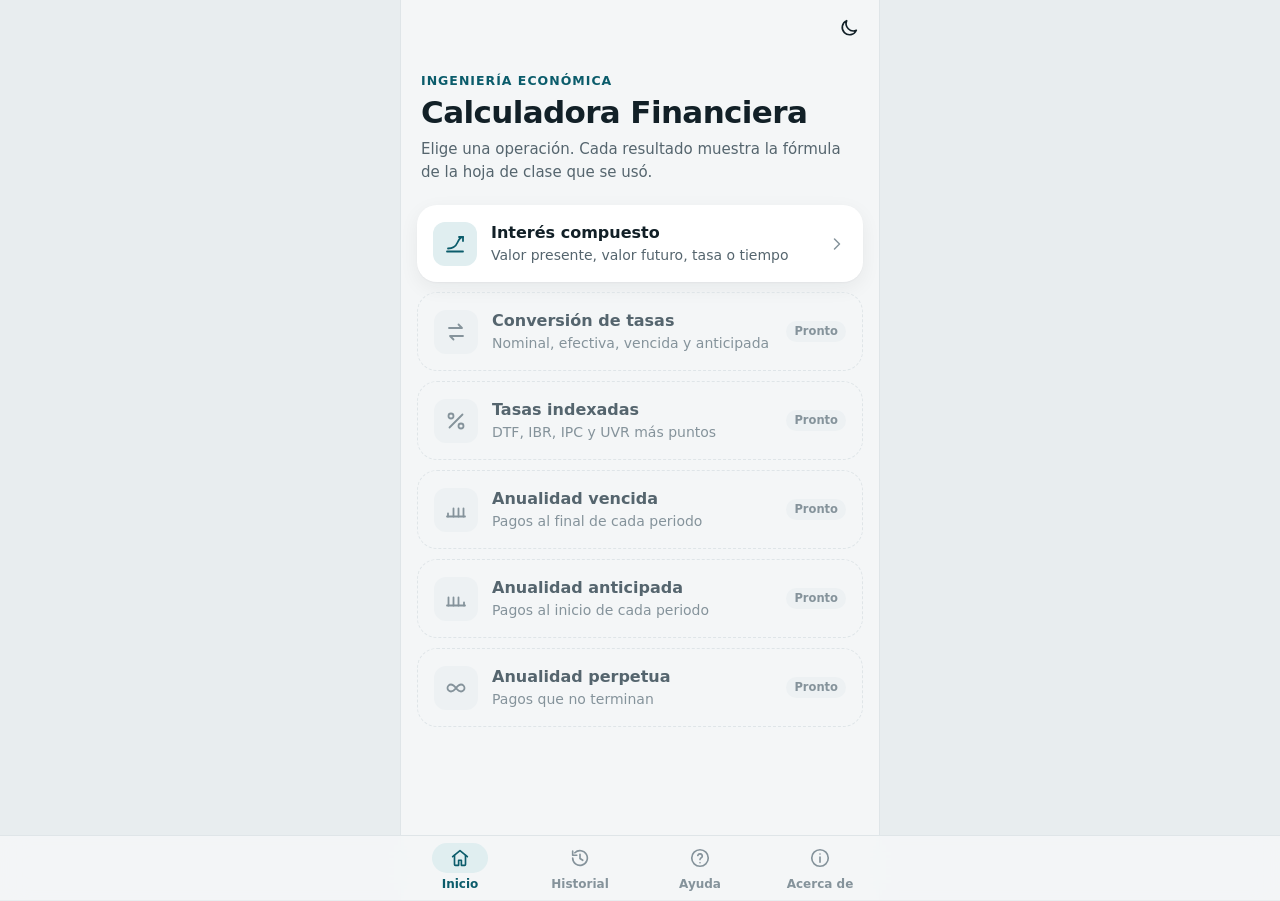
==== index.html @ c4a3d668 "Publica la calculadora financiera (interés compuesto) Primera versión pública de la app, en HTML, CS" ====
<!doctype html>
<html lang="es-CO">
<head>
  <meta charset="utf-8">
  <meta name="viewport" content="width=device-width, initial-scale=1, viewport-fit=cover">
  <meta name="description" content="Calculadora financiera del proyecto de aula de Ingeniería Económica.">
  <meta name="theme-color" content="#f4f6f7">
  <meta name="apple-mobile-web-app-capable" content="yes">
  <meta name="mobile-web-app-capable" content="yes">
  <meta name="apple-mobile-web-app-title" content="Calculadora">
  <title>Calculadora Financiera</title>
  <link rel="icon" href="iconos/icono.svg" type="image/svg+xml">
  <link rel="apple-touch-icon" href="iconos/apple-touch-icon.png">
  <link rel="stylesheet" href="estilos.css">
  <script>
    // Aplica el tema y la preferencia de animaciones antes de pintar, para que no parpadee.
    (() => {
      const raiz = document.documentElement;
      let tema = null;
      let movimiento = "auto";
      try {
        tema = localStorage.getItem("tema");
        movimiento = localStorage.getItem("movimiento") || "auto";
      } catch (e) { /* sin almacenamiento: se usan las preferencias del sistema */ }
      if (tema === "light" || tema === "dark") raiz.dataset.theme = tema;
      // "auto" sigue al sistema; "siempre" y "reducidas" se eligen en "Acerca de".
      const sistemaReduce = matchMedia("(prefers-reduced-motion: reduce)").matches;
      raiz.dataset.movimiento = movimiento === "reducidas" || (movimiento === "auto" && sistemaReduce) ? "reducido" : "completo";
      // App instalable: solo cuando está publicada en internet. Abierta con doble clic (file://),
      // el navegador bloquea el manifiesto y lo muestra como error.
      if (location.protocol === "https:" || location.protocol === "http:") {
        const manifiesto = document.createElement("link");
        manifiesto.rel = "manifest";
        manifiesto.href = "manifest.webmanifest";
        document.head.append(manifiesto);
      }
    })();
  </script>
</head>
<body>
  <!-- Íconos de línea -->
  <svg class="sprite" aria-hidden="true" focusable="false">
    <symbol id="i-atras" viewBox="0 0 24 24"><path d="M15 18l-6-6 6-6"/></symbol>
    <symbol id="i-adelante" viewBox="0 0 24 24"><path d="M9 18l6-6-6-6"/></symbol>
    <symbol id="i-abajo" viewBox="0 0 24 24"><path d="M6 9l6 6 6-6"/></symbol>
    <symbol id="i-luna" viewBox="0 0 24 24"><path d="M20 14.5A8 8 0 0 1 9.5 4a8 8 0 1 0 10.5 10.5z"/></symbol>
    <symbol id="i-sol" viewBox="0 0 24 24"><circle cx="12" cy="12" r="4"/><path d="M12 2.5v2M12 19.5v2M4.6 4.6L6 6M18 18l1.4 1.4M2.5 12h2M19.5 12h2M4.6 19.4L6 18M18 6l1.4-1.4"/></symbol>
    <symbol id="i-inicio" viewBox="0 0 24 24"><path d="M4 10.5L12 4l8 6.5"/><path d="M6 9v10a1 1 0 0 0 1 1h3.5v-5.5h3V20H17a1 1 0 0 0 1-1V9"/></symbol>
    <symbol id="i-ayuda" viewBox="0 0 24 24"><circle cx="12" cy="12" r="9"/><path d="M9.6 9.3a2.5 2.5 0 0 1 4.9.7c0 1.7-2.5 2.2-2.5 3.7"/><path d="M12 17.2h.01"/></symbol>
    <symbol id="i-info" viewBox="0 0 24 24"><circle cx="12" cy="12" r="9"/><path d="M12 11v5.5"/><path d="M12 7.6h.01"/></symbol>
    <symbol id="i-copiar" viewBox="0 0 24 24"><rect x="9" y="9" width="11" height="11" rx="2.5"/><path d="M15 9V6.5A2.5 2.5 0 0 0 12.5 4h-6A2.5 2.5 0 0 0 4 6.5v6A2.5 2.5 0 0 0 6.5 15H9"/></symbol>
    <symbol id="i-listo" viewBox="0 0 24 24"><path d="M5 12.5l4.5 4.5L19 7.5"/></symbol>
    <symbol id="i-repetir" viewBox="0 0 24 24"><path d="M4 12a8 8 0 1 0 2.4-5.7"/><path d="M4 4.5V9h4.5"/></symbol>
    <symbol id="i-reproducir" viewBox="0 0 24 24"><path d="M8 5.5v13l10-6.5z"/></symbol>
    <symbol id="i-flecha" viewBox="0 0 24 24"><path d="M5 12h14M13 6l6 6-6 6"/></symbol>
    <symbol id="i-alerta" viewBox="0 0 24 24"><circle cx="12" cy="12" r="9"/><path d="M12 7.5V13"/><path d="M12 16.5h.01"/></symbol>
    <symbol id="i-flujo" viewBox="0 0 24 24"><path d="M3 12h18"/><path d="M6.5 12v6.5M4.5 16.5l2 2 2-2"/><path d="M17.5 12V5.5M15.5 7.5l2-2 2 2"/></symbol>
    <symbol id="i-barras" viewBox="0 0 24 24"><path d="M4 19.5h16"/><path d="M7.5 16v-3.5M12 16v-6M16.5 16V7"/></symbol>
    <symbol id="i-area" viewBox="0 0 24 24"><path d="M4 19.5h16"/><path d="M5 16c4.5 0 8-1.5 10.5-4.5S18.5 7 19.5 6.5V16z" fill="currentColor" fill-opacity=".2"/></symbol>
    <symbol id="i-compuesto" viewBox="0 0 24 24"><path d="M4 19.5h16"/><path d="M5 16.5c5 0 8-2.5 9.5-6S18 5 20 5"/><path d="M16 5h4v4"/></symbol>
    <symbol id="i-conversion" viewBox="0 0 24 24"><path d="M5 8h13l-3.5-3.5"/><path d="M19 16H6l3.5 3.5"/></symbol>
    <symbol id="i-indexadas" viewBox="0 0 24 24"><path d="M18.5 5.5l-13 13"/><circle cx="7" cy="7" r="2.5"/><circle cx="17" cy="17" r="2.5"/></symbol>
    <symbol id="i-vencida" viewBox="0 0 24 24"><path d="M3 18.5h18"/><path d="M4 15.5v3"/><path d="M9.5 18.5v-8M14.5 18.5v-8M19.5 18.5v-8"/></symbol>
    <symbol id="i-anticipada" viewBox="0 0 24 24"><path d="M3 18.5h18"/><path d="M20 15.5v3"/><path d="M4.5 18.5v-8M9.5 18.5v-8M14.5 18.5v-8"/></symbol>
    <symbol id="i-perpetua" viewBox="0 0 24 24"><path d="M12 12c-1.8-2.3-3.3-3.5-5-3.5a3.5 3.5 0 0 0 0 7c1.7 0 3.2-1.2 5-3.5zm0 0c1.8 2.3 3.3 3.5 5 3.5a3.5 3.5 0 0 0 0-7c-1.7 0-3.2 1.2-5 3.5z"/></symbol>
    <symbol id="i-historial" viewBox="0 0 24 24"><path d="M4 12a8 8 0 1 0 2.4-5.7"/><path d="M4 4.5V9h4.5"/><path d="M12 8v4.5l3 2"/></symbol>
    <symbol id="i-ajustes" viewBox="0 0 24 24"><path d="M4 7.5h9M18 7.5h2M4 16.5h3M11 16.5h9"/><circle cx="15.5" cy="7.5" r="2.5"/><circle cx="8.5" cy="16.5" r="2.5"/></symbol>
    <symbol id="i-instalar" viewBox="0 0 24 24"><path d="M12 4v10.5M7.5 10l4.5 4.5 4.5-4.5"/><path d="M5 15.5V18a2 2 0 0 0 2 2h10a2 2 0 0 0 2-2v-2.5"/></symbol>
    <symbol id="i-cerrar" viewBox="0 0 24 24"><path d="M7 7l10 10M17 7L7 17"/></symbol>
  </svg>

  <div class="app">
    <header class="barra-superior" id="barra-superior">
      <button class="boton-icono" id="volver" type="button" aria-label="Volver al inicio">
        <svg class="icono" width="24" height="24"><use href="#i-atras"/></svg>
      </button>
      <p class="barra-superior__titulo" id="titulo-barra">Calculadora Financiera</p>
      <button class="boton-icono" id="cambiar-tema" type="button" aria-label="Cambiar a modo oscuro">
        <svg class="icono" width="22" height="22"><use id="icono-tema" href="#i-luna"/></svg>
      </button>
    </header>

    <main>
      <!-- ===================== Inicio ===================== -->
      <section class="pantalla" id="pantalla-inicio" aria-labelledby="titulo-inicio">
        <div class="portada" id="portada">
          <p class="antetitulo">Ingeniería Económica</p>
          <h1 class="portada__titulo" id="titulo-inicio" data-titulo-grande>Calculadora Financiera</h1>
          <p class="portada__texto">Elige una operación. Cada resultado muestra la fórmula de la hoja de clase que se usó.</p>
        </div>

        <div class="aviso" id="aviso-movimiento" role="note" hidden>
          <p>Tu equipo tiene desactivados los efectos de animación, así que la app solo muestra fundidos suaves.</p>
          <div class="aviso__acciones">
            <button class="boton boton--chico boton--primario" id="activar-animaciones" type="button">Ver animaciones</button>
            <button class="boton boton--chico" id="descartar-aviso" type="button">Así está bien</button>
          </div>
        </div>

        <div class="aviso" id="aviso-instalar" role="note" hidden>
          <p><strong>Instala la calculadora.</strong> Ábrela desde la pantalla de inicio, como cualquier app, y úsala también sin internet.</p>
          <div class="aviso__acciones">
            <button class="boton boton--chico boton--primario" id="instalar-desde-inicio" type="button">
              <svg class="icono" width="18" height="18" aria-hidden="true"><use href="#i-instalar"/></svg>
              Instalar
            </button>
            <button class="boton boton--chico" id="descartar-instalar" type="button">Ahora no</button>
          </div>
        </div>

        <ul class="modulos" id="modulos">
          <li style="--i: 0">
            <a class="modulo" href="#interes-compuesto">
              <span class="modulo__icono vt-icono-compuesto"><svg class="icono" width="24" height="24"><use href="#i-compuesto"/></svg></span>
              <span class="modulo__texto">
                <span class="modulo__nombre vt-titulo-compuesto">Interés compuesto</span>
                <span class="modulo__desc">Valor presente, valor futuro, tasa o tiempo</span>
              </span>
              <svg class="icono modulo__flecha" width="20" height="20"><use href="#i-adelante"/></svg>
            </a>
          </li>
          <li style="--i: 1">
            <div class="modulo modulo--pronto" aria-disabled="true">
              <span class="modulo__icono"><svg class="icono" width="24" height="24"><use href="#i-conversion"/></svg></span>
              <span class="modulo__texto">
                <span class="modulo__nombre">Conversión de tasas</span>
                <span class="modulo__desc">Nominal, efectiva, vencida y anticipada</span>
              </span>
              <span class="etiqueta">Pronto</span>
            </div>
          </li>
          <li style="--i: 2">
            <div class="modulo modulo--pronto" aria-disabled="true">
              <span class="modulo__icono"><svg class="icono" width="24" height="24"><use href="#i-indexadas"/></svg></span>
              <span class="modulo__texto">
                <span class="modulo__nombre">Tasas indexadas</span>
                <span class="modulo__desc">DTF, IBR, IPC y UVR más puntos</span>
              </span>
              <span class="etiqueta">Pronto</span>
            </div>
          </li>
          <li style="--i: 3">
            <div class="modulo modulo--pronto" aria-disabled="true">
              <span class="modulo__icono"><svg class="icono" width="24" height="24"><use href="#i-vencida"/></svg></span>
              <span class="modulo__texto">
                <span class="modulo__nombre">Anualidad vencida</span>
                <span class="modulo__desc">Pagos al final de cada periodo</span>
              </span>
              <span class="etiqueta">Pronto</span>
            </div>
          </li>
          <li style="--i: 4">
            <div class="modulo modulo--pronto" aria-disabled="true">
              <span class="modulo__icono"><svg class="icono" width="24" height="24"><use href="#i-anticipada"/></svg></span>
              <span class="modulo__texto">
                <span class="modulo__nombre">Anualidad anticipada</span>
                <span class="modulo__desc">Pagos al inicio de cada periodo</span>
              </span>
              <span class="etiqueta">Pronto</span>
            </div>
          </li>
          <li style="--i: 5">
            <div class="modulo modulo--pronto" aria-disabled="true">
              <span class="modulo__icono"><svg class="icono" width="24" height="24"><use href="#i-perpetua"/></svg></span>
              <span class="modulo__texto">
                <span class="modulo__nombre">Anualidad perpetua</span>
                <span class="modulo__desc">Pagos que no terminan</span>
              </span>
              <span class="etiqueta">Pronto</span>
            </div>
          </li>
        </ul>
      </section>

      <!-- ===================== Interés compuesto ===================== -->
      <section class="pantalla" id="pantalla-interes-compuesto" aria-labelledby="titulo-compuesto" hidden>
        <div class="encabezado">
          <span class="encabezado__icono vt-icono-compuesto" aria-hidden="true"><svg class="icono" width="26" height="26"><use href="#i-compuesto"/></svg></span>
          <h1 class="encabezado__titulo vt-titulo-compuesto" id="titulo-compuesto" data-titulo-grande>Interés compuesto</h1>
          <p class="encabezado__texto">Relaciona un valor de hoy con uno futuro, ganando interés sobre los intereses.</p>
        </div>

        <form id="form-compuesto" novalidate autocomplete="off">
          <fieldset class="bloque">
            <legend class="bloque__titulo">¿Qué quieres calcular?</legend>
            <div class="segmentado" data-segmentado style="--opciones: 4">
              <span class="segmentado__indicador" aria-hidden="true"></span>
              <label class="segmentado__opcion segmentado__opcion--doble">
                <input type="radio" name="incognita" value="F" checked>
                <span class="segmentado__simbolo">F</span>
                <span class="segmentado__texto">Futuro</span>
              </label>
              <label class="segmentado__opcion segmentado__opcion--doble">
                <input type="radio" name="incognita" value="P">
                <span class="segmentado__simbolo">P</span>
                <span class="segmentado__texto">Presente</span>
              </label>
              <label class="segmentado__opcion segmentado__opcion--doble">
                <input type="radio" name="incognita" value="i">
                <span class="segmentado__simbolo">i</span>
                <span class="segmentado__texto">Tasa</span>
              </label>
              <label class="segmentado__opcion segmentado__opcion--doble">
                <input type="radio" name="incognita" value="n">
                <span class="segmentado__simbolo">n</span>
                <span class="segmentado__texto">Tiempo</span>
              </label>
            </div>
            <button class="enlace" id="cargar-ejemplo" type="button">Cargar un ejemplo</button>
          </fieldset>

          <!-- Valor presente -->
          <div class="plegable" data-campo="P">
            <div class="plegable__interior">
              <div class="campo" id="campo-P">
                <label class="campo__etiqueta" for="entrada-P">Valor presente <span class="campo__simbolo">(P)</span></label>
                <div class="entrada">
                  <span class="entrada__adorno" aria-hidden="true">$</span>
                  <input id="entrada-P" type="text" inputmode="decimal" enterkeyhint="next" placeholder="10000000" aria-describedby="ayuda-P leido-P error-P">
                </div>
                <p class="campo__ayuda" id="ayuda-P">Dinero que tienes o inviertes hoy.</p>
                <p class="campo__leido" id="leido-P"></p>
                <p class="campo__error" id="error-P" aria-live="polite"></p>
              </div>
            </div>
          </div>

          <!-- Valor futuro -->
          <div class="plegable" data-campo="F">
            <div class="plegable__interior">
              <div class="campo" id="campo-F">
                <label class="campo__etiqueta" for="entrada-F">Valor futuro <span class="campo__simbolo">(F)</span></label>
                <div class="entrada">
                  <span class="entrada__adorno" aria-hidden="true">$</span>
                  <input id="entrada-F" type="text" inputmode="decimal" enterkeyhint="next" placeholder="15000000" aria-describedby="ayuda-F leido-F error-F">
                </div>
                <p class="campo__ayuda" id="ayuda-F">Dinero que tendrás o quieres tener al final del plazo.</p>
                <p class="campo__leido" id="leido-F"></p>
                <p class="campo__error" id="error-F" aria-live="polite"></p>
              </div>
            </div>
          </div>

          <!-- Tasa -->
          <div class="plegable" data-campo="tasa">
            <div class="plegable__interior">
              <div class="campo" id="campo-tasa">
                <label class="campo__etiqueta" for="entrada-tasa">Tasa de interés <span class="campo__simbolo">(i)</span></label>
                <div class="entrada">
                  <input id="entrada-tasa" type="text" inputmode="decimal" enterkeyhint="next" placeholder="1,5" aria-describedby="traduccion-tasa error-tasa">
                  <span class="entrada__adorno" aria-hidden="true">%</span>
                </div>

                <div class="opciones-tasa">
                  <div class="opciones-tasa__tipo">
                    <p class="control__etiqueta" id="etiqueta-tipo">Tipo</p>
                    <div class="segmentado segmentado--compacto" data-segmentado style="--opciones: 2" role="radiogroup" aria-labelledby="etiqueta-tipo">
                      <span class="segmentado__indicador" aria-hidden="true"></span>
                      <label class="segmentado__opcion"><input type="radio" name="tipo-tasa" value="efectiva" checked>Efectiva</label>
                      <label class="segmentado__opcion"><input type="radio" name="tipo-tasa" value="nominal">Nominal anual</label>
                    </div>
                  </div>
                  <div>
                    <label class="control__etiqueta" for="periodo-tasa" id="etiqueta-periodo">Periodo de la tasa</label>
                    <div class="selector">
                      <select id="periodo-tasa">
                        <option value="12" selected>Mensual</option>
                        <option value="6">Bimestral</option>
                        <option value="4">Trimestral</option>
                        <option value="3">Cuatrimestral</option>
                        <option value="2">Semestral</option>
                        <option value="1">Anual</option>
                      </select>
                      <svg class="icono selector__flecha" width="18" height="18" aria-hidden="true"><use href="#i-abajo"/></svg>
                    </div>
                  </div>
                  <div>
                    <p class="control__etiqueta" id="etiqueta-modalidad">Modalidad</p>
                    <div class="segmentado segmentado--compacto" data-segmentado style="--opciones: 2" role="radiogroup" aria-labelledby="etiqueta-modalidad">
                      <span class="segmentado__indicador" aria-hidden="true"></span>
                      <label class="segmentado__opcion"><input type="radio" name="modalidad-tasa" value="vencida" checked>Vencida</label>
                      <label class="segmentado__opcion"><input type="radio" name="modalidad-tasa" value="anticipada">Anticipada</label>
                    </div>
                  </div>
                </div>

                <p class="campo__traduccion" id="traduccion-tasa">
                  <svg class="icono" width="18" height="18" aria-hidden="true"><use href="#i-flecha"/></svg>
                  <span id="traduccion-texto"></span>
                </p>
                <p class="campo__error" id="error-tasa" aria-live="polite"></p>
              </div>
            </div>
          </div>

          <!-- Tiempo -->
          <div class="campo" id="campo-tiempo">
            <label class="campo__etiqueta" for="entrada-tiempo" id="etiqueta-tiempo">Tiempo <span class="campo__simbolo">(n)</span></label>
            <div class="fila-tiempo" id="fila-tiempo">
              <div class="entrada" id="caja-tiempo">
                <input id="entrada-tiempo" type="text" inputmode="decimal" enterkeyhint="done" placeholder="24" aria-describedby="ayuda-tiempo error-tiempo">
              </div>
              <div class="selector">
                <select id="unidad-tiempo" aria-label="Unidad del tiempo">
                  <option value="12" selected>Meses</option>
                  <option value="6">Bimestres</option>
                  <option value="4">Trimestres</option>
                  <option value="3">Cuatrimestres</option>
                  <option value="2">Semestres</option>
                  <option value="1">Años</option>
                </select>
                <svg class="icono selector__flecha" width="18" height="18" aria-hidden="true"><use href="#i-abajo"/></svg>
              </div>
            </div>
            <p class="campo__ayuda" id="ayuda-tiempo">La tasa se convierte a esta unidad antes de calcular.</p>
            <p class="campo__error" id="error-tiempo" aria-live="polite"></p>
          </div>

          <p class="error-general" id="error-general" role="alert" hidden></p>

          <div class="acciones">
            <button class="boton boton--secundario" id="limpiar" type="button">Limpiar</button>
            <button class="boton boton--primario" type="submit">Calcular</button>
          </div>
        </form>

        <!-- Resultado -->
        <section class="resultado" id="resultado" aria-labelledby="resultado-etiqueta" hidden>
          <p class="resultado__aviso" id="resultado-aviso" hidden>
            <svg class="icono" width="18" height="18" aria-hidden="true"><use href="#i-info"/></svg>
            Cambiaste los datos. Toca Calcular para actualizar el resultado.
          </p>

          <div class="tarjeta tarjeta--resultado">
            <p class="resultado__etiqueta" id="resultado-etiqueta"></p>
            <p class="resultado__valor" id="resultado-valor"></p>
            <p class="resultado__momento" id="resultado-momento"></p>
            <dl class="resultado__datos" id="resultado-extras"></dl>
            <p class="resultado__interpretacion" id="resultado-interpretacion"></p>
            <div class="resultado__acciones">
              <button class="boton boton--chico" id="nuevo-calculo" type="button">Nuevo cálculo</button>
              <button class="boton boton--chico" id="copiar-resultado" type="button">
                <svg class="icono" width="18" height="18" aria-hidden="true"><use id="icono-copiar" href="#i-copiar"/></svg>
                <span id="texto-copiar">Copiar resultado</span>
              </button>
            </div>
          </div>

          <div class="tarjeta grafico" id="tarjeta-grafico">
            <div class="grafico__encabezado">
              <div class="grafico__fila">
                <p class="grafico__titulo" id="titulo-grafico">Flujo de caja</p>
                <div class="segmentado segmentado--mini" data-segmentado style="--opciones: 3" role="radiogroup" aria-label="Tipo de gráfico">
                  <span class="segmentado__indicador" aria-hidden="true"></span>
                  <label class="segmentado__opcion"><input type="radio" name="tipo-grafico" value="flujo" checked><svg class="icono" width="16" height="16" aria-hidden="true"><use href="#i-flujo"/></svg>Flujo</label>
                  <label class="segmentado__opcion"><input type="radio" name="tipo-grafico" value="barras"><svg class="icono" width="16" height="16" aria-hidden="true"><use href="#i-barras"/></svg>Barras</label>
                  <label class="segmentado__opcion"><input type="radio" name="tipo-grafico" value="area"><svg class="icono" width="16" height="16" aria-hidden="true"><use href="#i-area"/></svg>Área</label>
                </div>
              </div>
              <p class="grafico__lectura" id="grafico-lectura"></p>
            </div>
            <canvas class="grafico__lienzo" id="grafico-compuesto" role="img" tabindex="0"></canvas>
            <div class="grafico__leyenda" id="leyenda-flujo">
              <span class="leyenda-flecha leyenda-flecha--sale">Sale dinero (inversión)</span>
              <span class="leyenda-flecha leyenda-flecha--entra">Entra dinero</span>
              <span class="leyenda-flecha leyenda-flecha--interes">Interés compuesto</span>
            </div>
            <div class="grafico__leyenda" id="leyenda-crecimiento" hidden>
              <span class="leyenda">Capital</span>
              <span class="leyenda leyenda--interes">Intereses</span>
              <span class="leyenda leyenda--meta" id="leyenda-meta" hidden>Meta</span>
            </div>
            <p class="grafico__pista" id="grafico-pista">Desliza el dedo sobre la línea de tiempo para ver cuánto vale ese dinero en cada periodo.</p>

            <div class="grafico__acciones" id="grafico-acciones">
              <button class="boton-icono" id="repetir-grafico" type="button" aria-label="Repetir la animación" title="Repetir la animación">
                <svg class="icono" width="20" height="20" aria-hidden="true"><use href="#i-repetir"/></svg>
              </button>
              <div class="grafico__botones">
                <button class="boton boton--suave" id="abrir-ysi" type="button" aria-controls="ysi">
                  <svg class="icono" width="18" height="18" aria-hidden="true"><use href="#i-ajustes"/></svg>
                  ¿Y si…?
                </button>
                <button class="boton boton--suave" id="abrir-explicame" type="button" aria-controls="explicame">
                  <svg class="icono" width="18" height="18" aria-hidden="true"><use href="#i-reproducir"/></svg>
                  Explícame
                </button>
              </div>
            </div>

            <!-- ¿Y si…?: mover la tasa o el tiempo y ver el resultado cambiar en vivo -->
            <div class="ysi" id="ysi" hidden>
              <div class="ysi__cabeza">
                <p class="ysi__titulo">¿Y si…?</p>
                <div class="segmentado segmentado--mini" id="ysi-opciones" data-segmentado style="--opciones: 2" role="radiogroup" aria-label="Qué cambiar">
                  <span class="segmentado__indicador" aria-hidden="true"></span>
                  <label class="segmentado__opcion"><input type="radio" name="ysi-variable" value="tasa" checked>Tasa</label>
                  <label class="segmentado__opcion"><input type="radio" name="ysi-variable" value="tiempo">Tiempo</label>
                </div>
              </div>
              <div class="ysi__fila">
                <label class="ysi__nombre" for="ysi-deslizador" id="ysi-nombre">Tasa</label>
                <output class="ysi__valor" id="ysi-valor" for="ysi-deslizador"></output>
              </div>
              <div class="deslizador">
                <input type="range" id="ysi-deslizador" min="0" max="100" step="1" value="0" aria-describedby="ysi-efecto">
                <span class="deslizador__marca" aria-hidden="true"></span>
              </div>
              <div class="ysi__limites" aria-hidden="true">
                <span id="ysi-minimo"></span>
                <span class="ysi__original">tu cálculo</span>
                <span id="ysi-maximo"></span>
              </div>
              <div class="ysi__comparacion" id="ysi-comparacion" aria-hidden="true"></div>
              <p class="ysi__efecto" id="ysi-efecto"></p>
              <p class="ysi__doble" id="ysi-doble"></p>
              <div class="ysi__acciones">
                <button class="boton boton--chico" id="ysi-volver" type="button">Volver a mi cálculo</button>
                <button class="boton boton--chico boton--primario" id="ysi-listo" type="button">Listo</button>
              </div>
            </div>

            <div class="explicame" id="explicame" hidden>
              <div class="explicame__cabeza">
                <p class="explicame__contador" id="explicame-contador"></p>
                <button class="boton-voz" id="explicame-voz" type="button" aria-pressed="false" hidden>
                  <svg class="icono boton-voz__icono" width="18" height="18" viewBox="0 0 24 24" aria-hidden="true">
                    <path d="M4 9.5h3.2L12 5.6v12.8l-4.8-3.9H4z"/>
                    <path class="boton-voz__onda" d="M15.5 9.2a4 4 0 0 1 0 5.6"/>
                    <path class="boton-voz__onda boton-voz__onda--lejos" d="M18.2 6.6a7.6 7.6 0 0 1 0 10.8"/>
                  </svg>
                  <span id="explicame-voz-texto">Escuchar</span>
                </button>
              </div>
              <div class="explicame__cuerpo" id="explicame-cuerpo" aria-live="polite">
                <p class="explicame__texto" id="explicame-texto"></p>
                <p class="explicame__formula formula" id="explicame-formula" hidden></p>
              </div>
              <div class="explicame__puntos" id="explicame-puntos" aria-hidden="true"></div>
              <div class="explicame__controles">
                <button class="boton boton--chico" id="explicame-anterior" type="button">Anterior</button>
                <button class="boton boton--chico boton--primario" id="explicame-siguiente" type="button">Siguiente</button>
              </div>
              <button class="boton-texto explicame__cerrar" id="explicame-cerrar" type="button">Cerrar la explicación</button>
            </div>
          </div>

          <div class="tarjeta detalle">
            <button class="detalle__boton" id="detalle-boton" type="button" aria-expanded="false" aria-controls="detalle-contenido">
              ¿Cómo se calculó?
              <svg class="icono" width="20" height="20" aria-hidden="true"><use href="#i-abajo"/></svg>
            </button>
            <div class="plegable plegable--cerrado" id="detalle-plegable">
              <div class="plegable__interior" id="detalle-contenido" inert>
                <ol class="pasos" id="detalle-pasos"></ol>
              </div>
            </div>
          </div>
        </section>
      </section>

      <!-- ===================== Historial ===================== -->
      <section class="pantalla" id="pantalla-historial" aria-labelledby="titulo-historial" hidden>
        <div class="encabezado">
          <h1 class="encabezado__titulo" id="titulo-historial" data-titulo-grande>Historial</h1>
          <p class="encabezado__texto">Tus últimos cálculos en este dispositivo. Toca uno para volver a verlo.</p>
        </div>

        <ul class="historial" id="historial-lista"></ul>

        <div class="vacio" id="historial-vacio" hidden>
          <span class="vacio__icono" aria-hidden="true"><svg class="icono" width="26" height="26"><use href="#i-historial"/></svg></span>
          <p class="vacio__titulo">Aún no hay cálculos</p>
          <p class="vacio__texto">Cada resultado que calcules quedará aquí para volver a verlo con un toque.</p>
          <a class="boton boton--chico boton--primario" href="#interes-compuesto">Ir a interés compuesto</a>
        </div>

        <button class="boton-texto historial__borrar" id="historial-borrar" type="button" hidden>Borrar el historial</button>
      </section>

      <!-- ===================== Ayuda ===================== -->
      <section class="pantalla" id="pantalla-ayuda" aria-labelledby="titulo-ayuda" hidden>
        <div class="encabezado">
          <h1 class="encabezado__titulo" id="titulo-ayuda" data-titulo-grande>Ayuda</h1>
          <p class="encabezado__texto">Cómo usar la calculadora y qué significa cada término.</p>
        </div>

        <article class="tarjeta texto">
          <h2>Interés compuesto</h2>
          <p><strong>Cuándo usarlo:</strong> cuando un valor de hoy y uno futuro se relacionan con una tasa que capitaliza, como una inversión, un CDT o una deuda sin cuotas.</p>
          <p><strong>Qué datos necesitas:</strong> tres de estos cuatro: valor presente (P), valor futuro (F), tasa (i) y tiempo (n). La app calcula el que falta.</p>
        </article>

        <article class="tarjeta texto">
          <h2>Cómo escribir los números</h2>
          <ul>
            <li>Sin puntos de miles: <span class="ejemplo">1500000,50</span></li>
            <li>Coma o punto para los decimales: <span class="ejemplo">1,5</span> o <span class="ejemplo">1.5</span></li>
            <li>Debajo de cada valor en pesos verás cómo lo leyó la app.</li>
          </ul>
        </article>

        <article class="tarjeta texto">
          <h2>La tasa y el tiempo</h2>
          <p>Indica cómo está expresada la tasa: efectiva o nominal anual, su periodo y si es vencida o anticipada. Antes de calcular, la app la convierte a la unidad del tiempo y te muestra la conversión con su número de fórmula.</p>
        </article>

        <article class="tarjeta texto">
          <h2>Debajo del gráfico</h2>
          <ul>
            <li><strong>Explícame:</strong> recorre el resultado paso a paso. Con <strong>Escuchar</strong>, la app te lo explica en voz alta y avanza sola.</li>
            <li><strong>¿Y si…?:</strong> mueve la tasa o el tiempo y mira cómo cambian el resultado y el gráfico. Compara con tu cálculo para ver el efecto exponencial.</li>
            <li><strong>Historial:</strong> tus últimos cálculos quedan guardados en este dispositivo; toca uno para volver a verlo.</li>
          </ul>
        </article>

        <h2 class="titulo-seccion">Glosario</h2>
        <dl class="glosario">
          <div class="glosario__item"><dt>Tasa efectiva</dt><dd>Interés que realmente se gana en un periodo. Ej.: 1,5 % efectiva mensual.</dd></div>
          <div class="glosario__item"><dt>Efectiva anual (EA)</dt><dd>Rendimiento total de un año, con los intereses ya capitalizados.</dd></div>
          <div class="glosario__item"><dt>Tasa nominal anual</dt><dd>Tasa anual que se reparte entre los periodos de capitalización. Ej.: 18 % nominal anual mes vencido = 1,5 % mensual.</dd></div>
          <div class="glosario__item"><dt>Tasa periódica</dt><dd>Tasa de un solo periodo: mensual, trimestral, semestral…</dd></div>
          <div class="glosario__item"><dt>Vencida</dt><dd>El interés se liquida al final del periodo.</dd></div>
          <div class="glosario__item"><dt>Anticipada</dt><dd>El interés se cobra al inicio del periodo.</dd></div>
          <div class="glosario__item"><dt>Capitalización</dt><dd>Sumar los intereses al capital para que también ganen interés.</dd></div>
        </dl>
        <p class="nota">La ayuda de los demás módulos se agregará cuando estén listos.</p>
      </section>

      <!-- ===================== Acerca de ===================== -->
      <section class="pantalla" id="pantalla-acerca" aria-labelledby="titulo-acerca" hidden>
        <div class="encabezado">
          <h1 class="encabezado__titulo" id="titulo-acerca" data-titulo-grande>Acerca de</h1>
        </div>

        <article class="tarjeta texto">
          <p class="antetitulo">Proyecto de aula</p>
          <h2>Ingeniería Económica</h2>
          <p>Calculadora financiera para resolver y validar las operaciones del curso. Las fórmulas siguen la hoja de fórmulas de clase y cada resultado indica el número de la fórmula usada.</p>
        </article>

        <article class="tarjeta texto">
          <h2 id="titulo-animaciones">Animaciones</h2>
          <div class="segmentado segmentado--compacto" data-segmentado style="--opciones: 3" role="radiogroup" aria-labelledby="titulo-animaciones">
            <span class="segmentado__indicador" aria-hidden="true"></span>
            <label class="segmentado__opcion"><input type="radio" name="movimiento" value="auto" checked>Automáticas</label>
            <label class="segmentado__opcion"><input type="radio" name="movimiento" value="siempre">Siempre</label>
            <label class="segmentado__opcion"><input type="radio" name="movimiento" value="reducidas">Reducidas</label>
          </div>
          <p class="nota-movimiento" id="nota-movimiento" hidden>Tu equipo pide reducir el movimiento, así que en modo automático la app usa solo fundidos. Elige <strong>Siempre</strong> para ver todas las animaciones.</p>
        </article>

        <article class="tarjeta texto" id="tarjeta-instalar">
          <h2>App en tu celular</h2>
          <p id="instalar-estado">Cuando la app esté publicada en internet, podrás instalarla y usarla sin conexión.</p>
          <p class="instalar__listo" id="instalar-sin-internet" hidden>
            <svg class="icono" width="18" height="18" aria-hidden="true"><use href="#i-listo"/></svg>
            Lista para usar sin internet.
          </p>
          <button class="boton boton--chico boton--primario" id="instalar" type="button" hidden>
            <svg class="icono" width="18" height="18" aria-hidden="true"><use href="#i-instalar"/></svg>
            Instalar la app
          </button>
        </article>

        <article class="tarjeta texto">
          <h2>Integrantes</h2>
          <p class="nota">Agrega aquí los nombres del grupo.</p>
        </article>

        <article class="tarjeta texto">
          <h2>Estado</h2>
          <p>Versión 0.3: módulo de interés compuesto, con explicación en voz alta, "¿Y si…?", historial y app instalable que funciona sin internet. Los demás módulos están en construcción.</p>
          <a class="boton boton--chico" href="pruebas.html">Ver las pruebas de cálculo</a>
        </article>
      </section>
    </main>

    <nav class="barra-inferior" aria-label="Navegación principal">
      <div class="barra-inferior__contenido">
        <a class="nav__item" href="#inicio" data-nav="inicio">
          <span class="nav__icono"><span class="nav__fondo" aria-hidden="true"></span><svg class="icono" width="22" height="22"><use href="#i-inicio"/></svg></span>
          Inicio
        </a>
        <a class="nav__item" href="#historial" data-nav="historial">
          <span class="nav__icono"><span class="nav__fondo" aria-hidden="true"></span><svg class="icono" width="22" height="22"><use href="#i-historial"/></svg></span>
          Historial
        </a>
        <a class="nav__item" href="#ayuda" data-nav="ayuda">
          <span class="nav__icono"><span class="nav__fondo" aria-hidden="true"></span><svg class="icono" width="22" height="22"><use href="#i-ayuda"/></svg></span>
          Ayuda
        </a>
        <a class="nav__item" href="#acerca" data-nav="acerca">
          <span class="nav__icono"><span class="nav__fondo" aria-hidden="true"></span><svg class="icono" width="22" height="22"><use href="#i-info"/></svg></span>
          Acerca de
        </a>
      </div>
    </nav>
  </div>

  <div class="aviso-flotante" id="aviso-flotante" role="status" hidden>
    <span id="aviso-flotante-texto"></span>
    <button class="aviso-flotante__accion" id="aviso-flotante-accion" type="button" hidden></button>
  </div>

  <p class="solo-lector" id="anuncio" aria-live="polite"></p>

  <script src="finanzas.js"></script>
  <script src="animaciones.js"></script>
  <script src="voz.js"></script>
  <script src="app.js"></script>
</body>
</html>
---- estilos.css ----
/* estilos.css · Calculadora financiera
 * Diseño primero para celular, minimalista. Los colores son variables para que el
 * modo claro y el oscuro compartan los mismos estilos. Movimiento según
 * docs/09-animaciones.md.
 */

/* ===================== Variables ===================== */

:root {
  color-scheme: light;
  --fondo: #f4f6f7;
  --fondo-escritorio: #e8edef;
  --superficie: #ffffff;
  --superficie-2: #edf1f3;
  --borde: #dfe5e8;
  --texto: #122027;
  --texto-2: #55656e;
  --texto-3: #85939b;
  --primario: #0b5c6b;
  --primario-fuerte: #063f4a;
  --primario-suave: #e0eef0;
  --sobre-primario: #ffffff;
  --interes-suave: #f7ead3;
  --error: #c0392b;
  --error-suave: #fbeceb;
  --exito: #2f855a;
  /* Gráfico: colores validados (contraste y daltonismo) con el script de la guía de visualización */
  --grafico-capital: #00869e;
  --grafico-interes: #b5761a;
  --vidrio: rgb(244 246 247 / 0.94);
  --sombra: 0 1px 2px rgb(18 32 39 / 0.04), 0 6px 20px rgb(18 32 39 / 0.06);
  --sombra-alta: 0 2px 4px rgb(18 32 39 / 0.05), 0 14px 34px rgb(18 32 39 / 0.1);
  --sombra-control: 0 1px 2px rgb(18 32 39 / 0.1), 0 2px 8px rgb(18 32 39 / 0.06);

  --radio-lg: 20px;
  --radio: 14px;
  --radio-sm: 10px;

  /* Movimiento. --mov multiplica todos los desplazamientos: 1 normal, 0 en movimiento reducido. */
  --mov: 1;
  --dur-micro: 160ms;
  --dur-transicion: 320ms;
  --dur-entrada: 600ms;
  --dur-pantalla: 420ms;
  --ease-entrar: cubic-bezier(0.16, 1, 0.3, 1);
  --ease-resorte: cubic-bezier(0.34, 1.56, 0.64, 1);
  --ease-mover: cubic-bezier(0.65, 0, 0.35, 1);
  --ease-salir: cubic-bezier(0.4, 0, 1, 1);

  --fuente: system-ui, -apple-system, "Segoe UI", Roboto, "Helvetica Neue", Arial, sans-serif;
  --fuente-formula: "Cambria Math", Cambria, Georgia, "Times New Roman", serif;
  --alto-barra: 56px;
  --alto-nav: 64px;
}

/* Movimiento reducido (lo pide el sistema o la persona): sin desplazamientos, solo fundidos cortos. */
:root[data-movimiento="reducido"] {
  --mov: 0;
  --dur-transicion: 160ms;
  --dur-entrada: 220ms;
  --dur-pantalla: 200ms;
}

@media (prefers-color-scheme: dark) {
  :root:not([data-theme="light"]) {
    color-scheme: dark;
    --fondo: #0d1417;
    --fondo-escritorio: #080d0f;
    --superficie: #141d21;
    --superficie-2: #1c272c;
    --borde: #263338;
    --texto: #e6eef1;
    --texto-2: #a3b2b9;
    --texto-3: #6f8088;
    --primario: #5cc0cf;
    --primario-fuerte: #9adbe5;
    --primario-suave: #153239;
    --sobre-primario: #062a31;
    --interes-suave: #3a2d14;
    --error: #f08a7e;
    --error-suave: #3a1c19;
    --exito: #6fcf97;
    --grafico-capital: #1ea3b3;
    --grafico-interes: #c4841f;
    --vidrio: rgb(13 20 23 / 0.92);
    --sombra: 0 1px 2px rgb(0 0 0 / 0.3);
    --sombra-alta: 0 2px 6px rgb(0 0 0 / 0.35), 0 14px 34px rgb(0 0 0 / 0.35);
    --sombra-control: 0 1px 3px rgb(0 0 0 / 0.45);
  }
}

:root[data-theme="dark"] {
  color-scheme: dark;
  --fondo: #0d1417;
  --fondo-escritorio: #080d0f;
  --superficie: #141d21;
  --superficie-2: #1c272c;
  --borde: #263338;
  --texto: #e6eef1;
  --texto-2: #a3b2b9;
  --texto-3: #6f8088;
  --primario: #5cc0cf;
  --primario-fuerte: #9adbe5;
  --primario-suave: #153239;
  --sobre-primario: #062a31;
  --interes-suave: #3a2d14;
  --error: #f08a7e;
  --error-suave: #3a1c19;
  --exito: #6fcf97;
  --grafico-capital: #1ea3b3;
  --grafico-interes: #c4841f;
  --vidrio: rgb(13 20 23 / 0.92);
  --sombra: 0 1px 2px rgb(0 0 0 / 0.3);
  --sombra-alta: 0 2px 6px rgb(0 0 0 / 0.35), 0 14px 34px rgb(0 0 0 / 0.35);
  --sombra-control: 0 1px 3px rgb(0 0 0 / 0.45);
}

/* ===================== Base ===================== */

*, *::before, *::after { box-sizing: border-box; }

html { -webkit-text-size-adjust: 100%; }

body {
  margin: 0;
  background: var(--fondo);
  color: var(--texto);
  font-family: var(--fuente);
  font-size: 16px;
  line-height: 1.5;
  -webkit-font-smoothing: antialiased;
}

h1, h2, p, ul, ol, dl, dd { margin: 0; }

button, input, select { font: inherit; color: inherit; }
button { cursor: pointer; -webkit-tap-highlight-color: transparent; }
a { color: var(--primario); }

[hidden] { display: none !important; }

:focus-visible { outline: 2px solid var(--primario); outline-offset: 2px; }

.sprite { position: absolute; width: 0; height: 0; overflow: hidden; }

.icono {
  flex: none;
  fill: none;
  stroke: currentColor;
  stroke-width: 1.8;
  stroke-linecap: round;
  stroke-linejoin: round;
}

.solo-lector {
  position: absolute;
  width: 1px;
  height: 1px;
  overflow: hidden;
  clip-path: inset(50%);
  white-space: nowrap;
}

/* ===================== Animaciones base ===================== */

@keyframes aparecer {
  from { opacity: 0; transform: translateY(calc(10px * var(--mov))); }
}

/* Entrada con profundidad: sube, crece un poco y se enfoca. */
@keyframes revelar {
  from {
    opacity: 0;
    transform: translateY(calc(26px * var(--mov))) scale(calc(1 - 0.035 * var(--mov)));
    filter: blur(calc(6px * var(--mov)));
  }
}

@keyframes fundido { from { opacity: 0; } }

@keyframes sacudir {
  20% { transform: translateX(calc(-6px * var(--mov))); }
  40% { transform: translateX(calc(6px * var(--mov))); }
  60% { transform: translateX(calc(-4px * var(--mov))); }
  80% { transform: translateX(calc(2px * var(--mov))); }
}

@keyframes onda { to { transform: scale(1); opacity: 0; } }

/* ===================== Estructura ===================== */

.app {
  max-width: 480px;
  margin: 0 auto;
  min-height: 100dvh;
  display: flex;
  flex-direction: column;
  background: var(--fondo);
}

@media (min-width: 560px) {
  body { background: var(--fondo-escritorio); }
  .app { border-inline: 1px solid var(--borde); }
}

main {
  flex: 1;
  padding-bottom: calc(var(--alto-nav) + env(safe-area-inset-bottom) + 32px);
}

.pantalla { padding: 4px 16px 0; }

.pantalla--entrando { animation: aparecer var(--dur-transicion) var(--ease-entrar); }

/* Barra superior: el título aparece cuando el título grande sale de la vista */
.barra-superior {
  position: sticky;
  top: 0;
  z-index: 10;
  display: grid;
  grid-template-columns: 48px 1fr 48px;
  align-items: center;
  height: calc(var(--alto-barra) + env(safe-area-inset-top));
  padding: env(safe-area-inset-top) 4px 0;
  background: var(--vidrio);
  -webkit-backdrop-filter: saturate(1.4) blur(14px);
  backdrop-filter: saturate(1.4) blur(14px);
  transition: box-shadow var(--dur-transicion) var(--ease-mover);
  view-transition-name: barra-superior;
}

.barra-superior__titulo {
  font-size: 17px;
  font-weight: 600;
  text-align: center;
  white-space: nowrap;
  overflow: hidden;
  text-overflow: ellipsis;
  opacity: 0;
  transform: translateY(calc(6px * var(--mov)));
  transition: opacity var(--dur-transicion) var(--ease-entrar), transform var(--dur-transicion) var(--ease-entrar);
}

.barra-superior--con-titulo { box-shadow: 0 1px 0 var(--borde); }

.barra-superior--con-titulo .barra-superior__titulo { opacity: 1; transform: none; }

.barra-superior .oculto { visibility: hidden; }

/* Barra inferior: la pastilla de la opción activa se desliza entre opciones */
.barra-inferior {
  position: fixed;
  inset: auto 0 0;
  z-index: 10;
  display: flex;
  justify-content: center;
  padding-bottom: env(safe-area-inset-bottom);
  background: var(--vidrio);
  -webkit-backdrop-filter: saturate(1.4) blur(14px);
  backdrop-filter: saturate(1.4) blur(14px);
  border-top: 1px solid var(--borde);
  view-transition-name: barra-inferior;
}

.barra-inferior__contenido {
  width: 100%;
  max-width: 480px;
  height: var(--alto-nav);
  display: grid;
  grid-template-columns: repeat(4, 1fr);
}

.nav__item {
  display: flex;
  flex-direction: column;
  align-items: center;
  justify-content: center;
  gap: 2px;
  color: var(--texto-3);
  font-size: 12px;
  font-weight: 600;
  text-decoration: none;
  -webkit-tap-highlight-color: transparent;
  transition: color var(--dur-transicion) var(--ease-mover);
}

.nav__icono {
  position: relative;
  width: 56px;
  height: 30px;
  display: grid;
  place-items: center;
}

.nav__icono .icono { position: relative; z-index: 1; transition: transform var(--dur-transicion) var(--ease-resorte); }

.nav__fondo {
  position: absolute;
  inset: 0;
  border-radius: 15px;
  background: var(--primario-suave);
  opacity: 0;
  transform: scaleX(0.6);
  transition: opacity var(--dur-transicion) var(--ease-entrar), transform var(--dur-transicion) var(--ease-entrar);
}

.nav__item[aria-current="page"] { color: var(--primario); }
.nav__item[aria-current="page"] .nav__fondo { opacity: 1; transform: none; view-transition-name: pildora-nav; }
.nav__item:active .nav__icono .icono { transform: scale(calc(1 - 0.12 * var(--mov))); }

/* Cada ícono en su propia capa, encima de la pastilla, para que no se tape durante la transición. */
.nav__item[data-nav="inicio"] .icono { view-transition-name: nav-inicio; }
.nav__item[data-nav="historial"] .icono { view-transition-name: nav-historial; }
.nav__item[data-nav="ayuda"] .icono { view-transition-name: nav-ayuda; }
.nav__item[data-nav="acerca"] .icono { view-transition-name: nav-acerca; }

/* ===================== Transiciones entre pantallas (View Transitions) ===================== */

::view-transition-group(*),
::view-transition-old(*),
::view-transition-new(*) {
  animation-duration: var(--dur-pantalla);
  animation-timing-function: var(--ease-entrar);
}

/* Hacia adelante (inicio → módulo): la pantalla nueva entra desde la derecha. */
html[data-direccion="adelante"]::view-transition-old(root) { animation-name: vt-salir-izquierda; animation-duration: 180ms; animation-timing-function: var(--ease-salir); }
html[data-direccion="adelante"]::view-transition-new(root) { animation-name: vt-entrar-derecha; animation-delay: 60ms; animation-fill-mode: both; }
html[data-direccion="atras"]::view-transition-old(root) { animation-name: vt-salir-derecha; animation-duration: 180ms; animation-timing-function: var(--ease-salir); }
html[data-direccion="atras"]::view-transition-new(root) { animation-name: vt-entrar-izquierda; animation-delay: 60ms; animation-fill-mode: both; }
html[data-direccion="lado"]::view-transition-old(root) { animation-name: vt-desvanecer; animation-duration: 200ms; }
html[data-direccion="lado"]::view-transition-new(root) { animation-name: vt-acercar; }

@keyframes vt-salir-izquierda { to { opacity: 0; transform: translateX(calc(-48px * var(--mov))); } }
@keyframes vt-salir-derecha { to { opacity: 0; transform: translateX(calc(48px * var(--mov))); } }
@keyframes vt-entrar-derecha { from { opacity: 0; transform: translateX(calc(64px * var(--mov))); } }
@keyframes vt-entrar-izquierda { from { opacity: 0; transform: translateX(calc(-64px * var(--mov))); } }
@keyframes vt-desvanecer { to { opacity: 0; } }
@keyframes vt-acercar { from { opacity: 0; transform: scale(calc(1 - 0.02 * var(--mov))); } }

/* Elementos compartidos: la tarjeta del inicio se transforma en el encabezado del módulo. */
.vt-icono-compuesto { view-transition-name: icono-compuesto; }
.vt-titulo-compuesto { view-transition-name: titulo-compuesto; }

html[data-movimiento="reducido"] .vt-icono-compuesto,
html[data-movimiento="reducido"] .vt-titulo-compuesto,
html[data-movimiento="reducido"] .nav__fondo { view-transition-name: none !important; }

/* Cambio de tema: revelado circular desde el botón (se anima desde app.js). */
html.transicion-tema * { view-transition-name: none !important; }
html.transicion-tema::view-transition-old(root),
html.transicion-tema::view-transition-new(root) { animation: none; mix-blend-mode: normal; }

/* Respaldo para navegadores sin View Transitions: los colores cambian en 200 ms. */
.cambiando-tema,
.cambiando-tema *,
.cambiando-tema *::before,
.cambiando-tema *::after {
  transition: background-color 200ms var(--ease-mover), color 200ms var(--ease-mover), border-color 200ms var(--ease-mover) !important;
}

/* ===================== Encabezados ===================== */

.antetitulo {
  font-size: 12.5px;
  font-weight: 700;
  letter-spacing: 0.08em;
  text-transform: uppercase;
  color: var(--primario);
}

.portada { padding: 12px 4px 22px; }

.portada--entrar > * { animation: aparecer var(--dur-entrada) var(--ease-entrar) both; }
.portada--entrar > :nth-child(2) { animation-delay: 70ms; }
.portada--entrar > :nth-child(3) { animation-delay: 140ms; }

.portada__titulo {
  margin: 4px 0 8px;
  font-size: 31px;
  line-height: 1.15;
  font-weight: 700;
  letter-spacing: -0.02em;
}

.portada__texto { color: var(--texto-2); font-size: 15px; }

.encabezado { padding: 8px 4px 20px; }

.encabezado__icono {
  width: 48px;
  height: 48px;
  display: grid;
  place-items: center;
  margin-bottom: 12px;
  border-radius: 14px;
  background: var(--primario-suave);
  color: var(--primario);
}

.encabezado__titulo {
  width: fit-content;
  font-size: 28px;
  line-height: 1.2;
  font-weight: 700;
  letter-spacing: -0.02em;
}

.encabezado__texto { margin-top: 6px; color: var(--texto-2); font-size: 15px; }

.titulo-seccion { margin: 24px 4px 12px; font-size: 17px; font-weight: 700; }

.nota { margin: 16px 4px 0; color: var(--texto-3); font-size: 14px; }

/* ===================== Inicio ===================== */

/* Avisos del inicio (animaciones desactivadas, instalar la app) */
.aviso {
  display: grid;
  gap: 10px;
  margin-bottom: 14px;
  padding: 14px 16px;
  border-radius: var(--radio-lg);
  background: var(--primario-suave);
  color: var(--primario-fuerte);
  font-size: 14px;
  animation: revelar var(--dur-entrada) var(--ease-entrar) both;
}

.aviso__acciones { display: flex; gap: 8px; }

.modulos {
  list-style: none;
  padding: 0;
  display: grid;
  gap: 10px;
}

.modulos--entrar > li { animation: revelar var(--dur-entrada) var(--ease-entrar) both; animation-delay: calc(180ms + var(--i) * 60ms); }

.modulo {
  display: flex;
  align-items: center;
  gap: 14px;
  padding: 16px;
  background: var(--superficie);
  border-radius: var(--radio-lg);
  box-shadow: var(--sombra);
  color: inherit;
  text-decoration: none;
  -webkit-tap-highlight-color: transparent;
  transition: transform var(--dur-micro) var(--ease-mover), box-shadow var(--dur-transicion) var(--ease-mover);
}

a.modulo:hover { box-shadow: var(--sombra-alta); }
a.modulo:active { transform: scale(calc(1 - 0.025 * var(--mov))); }

.modulo__icono {
  width: 44px;
  height: 44px;
  flex: none;
  display: grid;
  place-items: center;
  border-radius: 12px;
  background: var(--primario-suave);
  color: var(--primario);
}

.modulo__texto { flex: 1; min-width: 0; }
.modulo__nombre { display: block; width: fit-content; font-weight: 600; }
.modulo__desc { display: block; font-size: 14px; color: var(--texto-2); }
.modulo__flecha { color: var(--texto-3); transition: transform var(--dur-transicion) var(--ease-resorte); }
a.modulo:hover .modulo__flecha { transform: translateX(calc(3px * var(--mov))); }

.modulo--pronto {
  background: transparent;
  box-shadow: none;
  border: 1px dashed var(--borde);
}

.modulo--pronto .modulo__icono { background: var(--superficie-2); color: var(--texto-3); }
.modulo--pronto .modulo__nombre { color: var(--texto-2); }
.modulo--pronto .modulo__desc { color: var(--texto-3); }

.etiqueta {
  flex: none;
  padding: 2px 8px;
  border-radius: 999px;
  background: var(--superficie-2);
  color: var(--texto-3);
  font-size: 11.5px;
  font-weight: 600;
}

/* ===================== Formulario ===================== */

.bloque { margin: 0 0 22px; padding: 0; border: 0; min-width: 0; }

.bloque__titulo { padding: 0; margin-bottom: 10px; font-size: 15px; font-weight: 600; }

.enlace {
  margin-top: 10px;
  padding: 4px 2px;
  border: 0;
  background: none;
  color: var(--primario);
  font-size: 14px;
  font-weight: 600;
}

/* Control segmentado: el indicador se desliza con un pequeño rebote */
.segmentado {
  position: relative;
  display: grid;
  grid-auto-flow: column;
  grid-auto-columns: 1fr;
  padding: 4px;
  background: var(--superficie-2);
  border-radius: var(--radio);
}

.segmentado__indicador {
  position: absolute;
  top: 4px;
  bottom: 4px;
  left: 4px;
  width: calc((100% - 8px) / var(--opciones));
  background: var(--superficie);
  border-radius: calc(var(--radio) - 4px);
  box-shadow: var(--sombra-control);
  transform: translateX(calc(var(--indice, 0) * 100%));
  transition: transform 420ms var(--ease-resorte);
}

:root[data-movimiento="reducido"] .segmentado__indicador { transition-duration: 120ms; transition-timing-function: var(--ease-mover); }

.segmentado__opcion {
  position: relative;
  z-index: 1;
  display: flex;
  align-items: center;
  justify-content: center;
  min-height: 40px;
  padding: 4px 6px;
  border-radius: calc(var(--radio) - 4px);
  color: var(--texto-2);
  font-size: 14px;
  font-weight: 500;
  text-align: center;
  cursor: pointer;
  -webkit-tap-highlight-color: transparent;
  transition: color var(--dur-transicion) var(--ease-mover);
  user-select: none;
}

.segmentado__opcion input { position: absolute; opacity: 0; pointer-events: none; }

.segmentado__opcion--activa { color: var(--texto); font-weight: 600; }

.segmentado__opcion:has(input:focus-visible) { outline: 2px solid var(--primario); outline-offset: -2px; }

.segmentado__opcion--doble { flex-direction: column; gap: 0; min-height: 58px; }

.segmentado__simbolo {
  font-family: var(--fuente-formula);
  font-size: 19px;
  font-style: italic;
  font-weight: 600;
  line-height: 1.15;
  transition: transform var(--dur-transicion) var(--ease-resorte), color var(--dur-transicion) var(--ease-mover);
}

.segmentado__opcion--activa .segmentado__simbolo { color: var(--primario); transform: scale(calc(1 + 0.12 * var(--mov))); }

.segmentado__texto { font-size: 12.5px; }

/* Selector pequeño (tipo de gráfico) */
.segmentado--mini { padding: 3px; border-radius: 10px; }
.segmentado--mini .segmentado__indicador { top: 3px; bottom: 3px; left: 3px; width: calc((100% - 6px) / var(--opciones)); border-radius: 7px; }
.segmentado--mini .segmentado__opcion { gap: 5px; min-height: 30px; padding: 2px 10px; border-radius: 7px; font-size: 13px; }

/* Plegable: muestra u oculta campos; el contenido baja suavemente al aparecer */
.plegable {
  display: grid;
  grid-template-rows: 1fr;
  opacity: 1;
  transition: grid-template-rows var(--dur-transicion) var(--ease-entrar), opacity var(--dur-transicion) var(--ease-entrar);
}

.plegable--cerrado { grid-template-rows: 0fr; opacity: 0; }

.plegable__interior {
  min-height: 0;
  overflow: hidden;
  padding-inline: 6px;
  margin-inline: -6px;
}

.plegable__interior > * { transition: transform var(--dur-entrada) var(--ease-entrar); }
.plegable--cerrado .plegable__interior > * { transform: translateY(calc(-12px * var(--mov))); }

/* Campos */
.campo { padding-bottom: 20px; }

.campo__etiqueta { display: block; margin-bottom: 8px; font-size: 15px; font-weight: 600; }

.campo__simbolo { color: var(--texto-3); font-family: var(--fuente-formula); font-style: italic; font-weight: 500; }

.entrada {
  display: flex;
  align-items: center;
  height: 56px;
  padding: 0 16px;
  background: var(--superficie);
  border: 1px solid var(--borde);
  border-radius: var(--radio);
  transition: border-color var(--dur-transicion) var(--ease-mover), box-shadow var(--dur-transicion) var(--ease-mover);
}

.entrada:focus-within {
  border-color: var(--primario);
  box-shadow: inset 0 0 0 1px var(--primario), 0 0 0 4px var(--primario-suave);
}

.entrada input {
  flex: 1;
  min-width: 0;
  height: 100%;
  padding: 0;
  border: 0;
  background: transparent;
  outline: none;
  font-size: 20px;
  font-weight: 600;
  letter-spacing: -0.01em;
  font-variant-numeric: tabular-nums;
}

.entrada input::placeholder { color: var(--texto-3); font-weight: 400; opacity: 0.7; }

.entrada__adorno { color: var(--texto-3); font-size: 18px; font-weight: 500; transition: color var(--dur-transicion) var(--ease-mover); }
.entrada__adorno:first-child { margin-right: 8px; }
.entrada__adorno:last-child { margin-left: 8px; }
.entrada:focus-within .entrada__adorno { color: var(--primario); }

.campo__ayuda { margin: 6px 2px 0; font-size: 13px; color: var(--texto-3); }

.campo__leido {
  margin: 4px 2px 0;
  font-size: 13px;
  color: var(--texto-2);
  font-variant-numeric: tabular-nums;
}

.campo__leido:empty { display: none; }
.campo__leido--aviso { color: var(--grafico-interes); font-weight: 500; }

.campo__error {
  display: flex;
  gap: 6px;
  align-items: flex-start;
  margin: 8px 2px 0;
  color: var(--error);
  font-size: 13.5px;
  font-weight: 500;
  animation: aparecer var(--dur-transicion) var(--ease-entrar);
}

.campo__error:empty { display: none; }
.campo__error .icono { margin-top: 1px; }

.campo--error .entrada { border-color: var(--error); box-shadow: inset 0 0 0 1px var(--error), 0 0 0 4px var(--error-suave); }

.campo--sacudir .entrada { animation: sacudir 380ms var(--ease-mover); }

/* Opciones de la tasa */
.opciones-tasa {
  display: grid;
  grid-template-columns: minmax(0, 1fr) minmax(0, 1fr);
  gap: 12px 10px;
  margin-top: 14px;
}

.opciones-tasa__tipo { grid-column: 1 / -1; }

@media (max-width: 359px) {
  .opciones-tasa { grid-template-columns: minmax(0, 1fr); }
}

.control__etiqueta {
  display: block;
  margin: 0 0 6px 2px;
  color: var(--texto-3);
  font-size: 12px;
  font-weight: 600;
  letter-spacing: 0.02em;
}

.selector { position: relative; }

.selector select {
  width: 100%;
  height: 48px;
  padding: 0 38px 0 14px;
  appearance: none;
  background: var(--superficie);
  border: 1px solid var(--borde);
  border-radius: var(--radio);
  font-size: 15px;
  font-weight: 500;
  cursor: pointer;
  transition: border-color var(--dur-transicion) var(--ease-mover), box-shadow var(--dur-transicion) var(--ease-mover);
}

.selector select:focus-visible { outline: none; border-color: var(--primario); box-shadow: inset 0 0 0 1px var(--primario), 0 0 0 4px var(--primario-suave); }

.selector__flecha {
  position: absolute;
  top: 50%;
  right: 12px;
  transform: translateY(-50%);
  color: var(--texto-3);
  pointer-events: none;
}

.campo__traduccion {
  display: flex;
  gap: 8px;
  align-items: flex-start;
  margin-top: 14px;
  padding: 10px 12px;
  border-radius: var(--radio-sm);
  background: var(--primario-suave);
  color: var(--primario-fuerte);
  font-size: 14px;
  font-variant-numeric: tabular-nums;
}

.campo__traduccion .icono { margin-top: 1px; }

/* Tiempo */
.fila-tiempo { display: grid; grid-template-columns: minmax(0, 1fr) minmax(0, 1fr); gap: 10px; }
.fila-tiempo--solo-unidad { grid-template-columns: minmax(0, 1fr); }
.fila-tiempo .selector select { height: 56px; }

.error-general {
  margin: -4px 0 16px;
  padding: 10px 12px;
  border-radius: var(--radio-sm);
  background: var(--error-suave);
  color: var(--error);
  font-size: 14px;
  font-weight: 500;
  animation: aparecer var(--dur-transicion) var(--ease-entrar);
}

/* ===================== Botones ===================== */

.acciones { display: flex; gap: 10px; margin: 4px 0 28px; }

.boton {
  position: relative;
  overflow: hidden;
  isolation: isolate;
  display: inline-flex;
  align-items: center;
  justify-content: center;
  gap: 8px;
  height: 52px;
  padding: 0 20px;
  border: 0;
  border-radius: var(--radio);
  font-size: 16px;
  font-weight: 600;
  text-decoration: none;
  transition: transform var(--dur-micro) var(--ease-mover), background-color var(--dur-transicion) var(--ease-mover), box-shadow var(--dur-transicion) var(--ease-mover), opacity var(--dur-micro) var(--ease-mover);
}

.boton:active { transform: scale(calc(1 - 0.03 * var(--mov))); }
.boton:disabled { opacity: 0.4; cursor: default; transform: none; }

/* Onda que se abre desde el punto donde se tocó */
.onda {
  position: absolute;
  z-index: -1;
  border-radius: 50%;
  background: currentColor;
  opacity: 0.22;
  transform: scale(0);
  pointer-events: none;
  animation: onda 650ms var(--ease-entrar) forwards;
}

.boton--primario { flex: 1; background: var(--primario); color: var(--sobre-primario); box-shadow: 0 6px 18px -6px var(--primario); }
.boton--primario:hover { box-shadow: 0 10px 24px -8px var(--primario); }
.boton--secundario { background: transparent; color: var(--texto-2); }
.boton--suave { background: var(--primario-suave); color: var(--primario-fuerte); }

.boton--chico {
  height: 40px;
  padding: 0 14px;
  border-radius: 12px;
  background: var(--superficie-2);
  color: var(--texto);
  font-size: 14px;
}

.boton--chico.boton--primario { background: var(--primario); color: var(--sobre-primario); }
.boton--suave.boton { height: 44px; padding: 0 16px; font-size: 14.5px; }

.boton-texto {
  display: inline-flex;
  align-items: center;
  gap: 6px;
  padding: 8px 4px;
  border: 0;
  background: none;
  color: var(--primario);
  font-size: 14px;
  font-weight: 600;
}

.boton-texto .icono { transition: transform 500ms var(--ease-resorte); }
.boton-texto:active .icono { transform: rotate(calc(-120deg * var(--mov))); }

.boton-icono {
  width: 44px;
  height: 44px;
  display: grid;
  place-items: center;
  border: 0;
  border-radius: 12px;
  background: transparent;
  transition: background-color var(--dur-micro) var(--ease-mover), transform var(--dur-micro) var(--ease-mover);
}

.boton-icono:active { background: var(--superficie-2); transform: scale(calc(1 - 0.08 * var(--mov))); }

/* ===================== Resultado ===================== */

.resultado { display: grid; gap: 12px; scroll-margin-top: calc(var(--alto-barra) + 12px); }

.resultado--entrando .tarjeta { animation: revelar var(--dur-entrada) var(--ease-entrar) both; }
.resultado--entrando .tarjeta:nth-of-type(2) { animation-delay: 110ms; }
.resultado--entrando .tarjeta:nth-of-type(3) { animation-delay: 220ms; }
.resultado--entrando .resultado__datos > div { animation: aparecer var(--dur-entrada) var(--ease-entrar) both; }
.resultado--entrando .resultado__datos > div:nth-child(1) { animation-delay: 260ms; }
.resultado--entrando .resultado__datos > div:nth-child(2) { animation-delay: 330ms; }
.resultado--entrando .resultado__interpretacion { animation: fundido var(--dur-entrada) var(--ease-entrar) 420ms both; }

/* La transición va en los dos sentidos: al recalcular, las tarjetas recuperan la opacidad con suavidad. */
.resultado .tarjeta { transition: opacity var(--dur-transicion) var(--ease-mover); }
.resultado--desactualizado .tarjeta { opacity: 0.45; }

.resultado__aviso {
  display: flex;
  gap: 8px;
  align-items: flex-start;
  padding: 10px 12px;
  border-radius: var(--radio-sm);
  background: var(--primario-suave);
  color: var(--primario-fuerte);
  font-size: 14px;
  font-weight: 500;
  animation: aparecer var(--dur-transicion) var(--ease-entrar);
}

.tarjeta {
  padding: 20px;
  background: var(--superficie);
  border-radius: var(--radio-lg);
  box-shadow: var(--sombra);
}

.resultado__etiqueta { color: var(--texto-2); font-size: 14px; font-weight: 600; }

.resultado__valor {
  margin: 6px 0 2px;
  font-size: 36px;
  line-height: 1.1;
  font-weight: 700;
  letter-spacing: -0.03em;
  font-variant-numeric: tabular-nums;
  white-space: nowrap;
}

.resultado__valor--largo { font-size: 30px; }
.resultado__valor--muy-largo { font-size: 25px; }

/* Odómetro: cada dígito es una columna que gira hasta su valor.
   --alto-digito también lo usa animaciones.js para calcular cuánto girar. */
.odometro { --alto-digito: 1.1em; display: inline-block; white-space: nowrap; }

.odometro__celda {
  display: inline-block;
  height: var(--alto-digito);
  line-height: var(--alto-digito);
  overflow: hidden;
  vertical-align: top;
}

.odometro__tira {
  display: block;
  transition-property: transform;
  transition-timing-function: var(--ease-entrar);
}

.odometro__tira > span { display: block; height: var(--alto-digito); line-height: var(--alto-digito); }

.odometro__signo { animation: fundido 400ms var(--ease-entrar) both; }

.resultado__momento { color: var(--primario); font-size: 15px; font-weight: 600; }

.resultado__datos {
  display: grid;
  grid-template-columns: 1fr 1fr;
  gap: 8px;
  margin-top: 16px;
}

.resultado__datos > div { padding: 10px 12px; border-radius: 12px; background: var(--superficie-2); min-width: 0; }
.resultado__datos dt { color: var(--texto-3); font-size: 12px; font-weight: 600; }
.resultado__datos dd { margin-top: 2px; font-size: 14.5px; font-weight: 600; font-variant-numeric: tabular-nums; overflow-wrap: anywhere; }

.resultado__interpretacion {
  margin-top: 16px;
  padding-top: 16px;
  border-top: 1px solid var(--borde);
  color: var(--texto-2);
  font-size: 15px;
}

.resultado__acciones { display: flex; flex-wrap: wrap; gap: 8px; margin-top: 16px; }

/* Gráfico */
.grafico__fila { display: flex; flex-wrap: wrap; align-items: center; justify-content: space-between; gap: 8px; }

.grafico__titulo { font-size: 15px; font-weight: 600; }

.grafico__lectura {
  min-height: 1.5em;
  margin: 2px 0 10px;
  scroll-margin-top: calc(var(--alto-barra) + 10px); /* "¿Y si…?" lleva la vista hasta aquí */
  color: var(--texto-2);
  font-size: 13.5px;
  font-variant-numeric: tabular-nums;
}

.grafico__lienzo {
  display: block;
  width: 100%;
  height: 230px;
  border-radius: 8px;
  cursor: crosshair;
  touch-action: pan-y;
}

.grafico__leyenda { display: flex; flex-wrap: wrap; gap: 16px; margin-top: 10px; color: var(--texto-2); font-size: 13px; }

.leyenda::before {
  content: "";
  display: inline-block;
  width: 10px;
  height: 10px;
  margin-right: 6px;
  border-radius: 3px;
  background: var(--grafico-capital);
  vertical-align: -1px;
}

.leyenda--interes::before { background: var(--grafico-interes); }

/* Diagrama de flujo de caja: flechas con su color (sale = capital, entra = valor futuro) */
.leyenda-flecha::before { margin-right: 5px; font-weight: 700; }
.leyenda-flecha--sale::before { content: "↓"; color: var(--grafico-capital); }
.leyenda-flecha--entra::before { content: "↑"; color: var(--primario-fuerte); }
.leyenda-flecha--interes::before { content: "↷"; color: var(--grafico-interes); }

.leyenda--meta::before {
  width: 14px;
  height: 0;
  border-top: 2px dashed var(--texto-2);
  border-radius: 0;
  background: none;
  vertical-align: 3px;
}

.grafico__pista { margin-top: 6px; color: var(--texto-3); font-size: 12.5px; }

/* Con "¿Y si…?" abierto, el gráfico y el panel caben juntos en la pantalla del celular. */
.grafico--ysi .grafico__leyenda,
.grafico--ysi .grafico__pista { display: none; }

.grafico__acciones {
  display: flex;
  flex-wrap: wrap;
  justify-content: space-between;
  align-items: center;
  gap: 8px;
  margin-top: 14px;
}

.grafico__acciones > .boton-icono { color: var(--primario); }
.grafico__acciones > .boton-icono .icono { transition: transform 500ms var(--ease-resorte); }
.grafico__acciones > .boton-icono:active .icono { transform: rotate(calc(-120deg * var(--mov))); }

.grafico__botones { display: flex; gap: 8px; margin-left: auto; }
.grafico__botones .boton { gap: 6px; padding: 0 13px; font-size: 14px; }

/* Botones chicos dentro de los paneles grises del gráfico */
.explicame .boton--chico:not(.boton--primario),
.ysi .boton--chico:not(.boton--primario) { background: var(--superficie); }

/* Modo "Explícame" */
.explicame {
  margin-top: 14px;
  padding: 16px;
  border-radius: var(--radio);
  background: var(--superficie-2);
  animation: revelar var(--dur-entrada) var(--ease-entrar);
}

.explicame__cabeza { display: flex; align-items: center; justify-content: space-between; gap: 8px; min-height: 32px; }

/* Voz: las ondas del parlante laten mientras la app explica en voz alta */
.boton-voz {
  display: inline-flex;
  align-items: center;
  gap: 6px;
  height: 32px;
  padding: 0 12px 0 10px;
  border: 0;
  border-radius: 16px;
  background: var(--superficie);
  color: var(--primario-fuerte);
  font-size: 13.5px;
  font-weight: 600;
  box-shadow: var(--sombra-control);
  transition: background-color var(--dur-transicion) var(--ease-mover), color var(--dur-transicion) var(--ease-mover), transform var(--dur-micro) var(--ease-mover);
}

.boton-voz:active { transform: scale(calc(1 - 0.05 * var(--mov))); }
.boton-voz[aria-pressed="true"] { background: var(--primario); color: var(--sobre-primario); }
.boton-voz[aria-pressed="true"] .boton-voz__onda { animation: latido-voz 1100ms var(--ease-mover) infinite; }
.boton-voz[aria-pressed="true"] .boton-voz__onda--lejos { animation-delay: 180ms; }

@keyframes latido-voz { 50% { opacity: 0.25; } }

:root[data-movimiento="reducido"] .boton-voz__onda { animation: none !important; }

.explicame__contador {
  color: var(--primario);
  font-size: 12px;
  font-weight: 700;
  letter-spacing: 0.06em;
  text-transform: uppercase;
}

.explicame__cuerpo { min-height: 4.5em; margin-top: 6px; }
.explicame__cuerpo--cambio { animation: aparecer var(--dur-entrada) var(--ease-entrar); }

.explicame__texto { font-size: 16px; line-height: 1.45; }

.explicame__formula {
  margin-top: 10px;
  padding: 10px 12px;
  border-radius: var(--radio-sm);
  background: var(--superficie);
}

.explicame__puntos { display: flex; gap: 6px; margin: 14px 0; }

.explicame__puntos span {
  width: 6px;
  height: 6px;
  border-radius: 3px;
  background: var(--borde);
  transition: width 420ms var(--ease-resorte), background-color var(--dur-transicion) var(--ease-mover);
}

.explicame__puntos span.activo { width: 20px; background: var(--primario); }

.explicame__controles { display: flex; gap: 8px; }
.explicame__controles .boton { flex: 1; }
.explicame__cerrar { margin-top: 6px; }

/* "¿Y si…?": deslizador de la tasa o el tiempo y comparación con el cálculo original */
.ysi {
  margin-top: 14px;
  padding: 16px;
  border-radius: var(--radio);
  background: var(--superficie-2);
  animation: revelar var(--dur-entrada) var(--ease-entrar);
}

.ysi__cabeza { display: flex; align-items: center; justify-content: space-between; gap: 8px; min-height: 32px; }

.ysi__titulo {
  color: var(--primario);
  font-size: 12px;
  font-weight: 700;
  letter-spacing: 0.06em;
  text-transform: uppercase;
}

.ysi .segmentado { background: var(--superficie); }
.ysi .segmentado__indicador { background: var(--primario-suave); box-shadow: none; }

.ysi__fila { display: flex; align-items: baseline; justify-content: space-between; gap: 10px; margin-top: 12px; }
.ysi__nombre { color: var(--texto-2); font-size: 14px; font-weight: 600; }
.ysi__valor { font-size: 17px; font-weight: 700; letter-spacing: -0.01em; text-align: right; font-variant-numeric: tabular-nums; }

/* Deslizador: el tramo de color va desde tu cálculo (la marca) hasta el valor elegido.
   --desde, --hasta y --marca van de 0 a 1 (las pone app.js en el panel); 13 px es la mitad
   del ancho de la perilla. */
.ysi { --desde: 0; --hasta: 0; --marca: 0; }
.deslizador { position: relative; margin-top: 4px; }

.deslizador input {
  position: relative;
  z-index: 1;
  display: block;
  width: 100%;
  height: 40px;
  margin: 0;
  background: transparent;
  cursor: pointer;
  -webkit-appearance: none;
  appearance: none;
  -webkit-tap-highlight-color: transparent;
}

.deslizador input:focus-visible { outline: none; }

.deslizador input::-webkit-slider-runnable-track {
  height: 6px;
  border-radius: 3px;
  background: linear-gradient(to right,
    var(--borde) calc(13px + (100% - 26px) * var(--desde)),
    var(--primario) calc(13px + (100% - 26px) * var(--desde)) calc(13px + (100% - 26px) * var(--hasta)),
    var(--borde) calc(13px + (100% - 26px) * var(--hasta)));
}

.deslizador input::-moz-range-track {
  height: 6px;
  border-radius: 3px;
  background: linear-gradient(to right,
    var(--borde) calc(13px + (100% - 26px) * var(--desde)),
    var(--primario) calc(13px + (100% - 26px) * var(--desde)) calc(13px + (100% - 26px) * var(--hasta)),
    var(--borde) calc(13px + (100% - 26px) * var(--hasta)));
}

.deslizador input::-webkit-slider-thumb {
  width: 26px;
  height: 26px;
  margin-top: -10px;
  border: 2px solid var(--primario);
  border-radius: 50%;
  background: var(--superficie);
  box-shadow: var(--sombra-control);
  -webkit-appearance: none;
  appearance: none;
  transition: transform var(--dur-micro) var(--ease-mover), box-shadow var(--dur-transicion) var(--ease-mover);
}

.deslizador input::-moz-range-thumb {
  width: 22px;
  height: 22px;
  border: 2px solid var(--primario);
  border-radius: 50%;
  background: var(--superficie);
  box-shadow: var(--sombra-control);
}

.deslizador input:active::-webkit-slider-thumb { transform: scale(calc(1 + 0.15 * var(--mov))); }
.deslizador input:focus-visible::-webkit-slider-thumb { box-shadow: 0 0 0 4px var(--primario-suave), var(--sombra-control); }
.deslizador input:focus-visible::-moz-range-thumb { box-shadow: 0 0 0 4px var(--primario-suave), var(--sombra-control); }

/* Marca de tu cálculo, bajo la pista */
.deslizador__marca {
  position: absolute;
  top: calc(50% + 5px);
  left: calc(13px + (100% - 26px) * var(--marca));
  width: 2px;
  height: 8px;
  margin-left: -1px;
  border-radius: 1px;
  background: var(--texto-2);
  pointer-events: none;
}

.ysi__limites {
  position: relative;
  display: flex;
  justify-content: space-between;
  gap: 8px;
  margin-top: 4px;
  color: var(--texto-3);
  font-size: 12px;
  font-variant-numeric: tabular-nums;
}

/* Bajo la marca de tu cálculo */
.ysi__original {
  position: absolute;
  top: 0;
  left: calc(13px + (100% - 26px) * var(--marca));
  color: var(--texto-2);
  font-weight: 600;
  white-space: nowrap;
  transform: translateX(-50%);
}

/* Cuánto cambia cada cosa frente a tu cálculo: la marca de cada barra es tu cálculo (× 1). */
.ysi__comparacion { display: grid; gap: 12px; margin-top: 16px; }

.comparacion__fila { --color: var(--primario); display: grid; grid-template-columns: minmax(0, 1fr) auto; align-items: baseline; gap: 5px 10px; }
.comparacion__fila--interes { --color: var(--grafico-interes); }
.comparacion__fila--capital { --color: var(--grafico-capital); }

.comparacion__texto { min-width: 0; color: var(--texto-2); font-size: 13.5px; font-variant-numeric: tabular-nums; }
.comparacion__texto strong { color: var(--texto); font-weight: 600; }
.comparacion__factor { font-size: 14px; font-weight: 700; font-variant-numeric: tabular-nums; }

.comparacion__barra { grid-column: 1 / -1; position: relative; height: 8px; border-radius: 4px; background: var(--superficie); }

.comparacion__barra > span {
  display: block;
  width: calc(var(--largo) * 100%);
  max-width: 100%;
  height: 100%;
  border-radius: 4px;
  background: var(--color);
  transition: width 220ms var(--ease-mover);
}

.comparacion__barra::after {
  content: "";
  position: absolute;
  top: -3px;
  bottom: -3px;
  left: calc(var(--origen) * 100%);
  width: 2px;
  margin-left: -1px;
  border-radius: 1px;
  background: var(--texto-2);
}

.ysi__efecto { margin-top: 14px; font-size: 15px; line-height: 1.45; }
.ysi__doble { margin-top: 6px; color: var(--texto-2); font-size: 13.5px; }
.ysi__doble:empty { display: none; }

.ysi__acciones { display: flex; flex-wrap: wrap; gap: 8px; margin-top: 14px; }
.ysi__acciones .boton { flex: 1 1 auto; white-space: nowrap; }

/* "¿Cómo se calculó?" */
.detalle__boton {
  width: 100%;
  display: flex;
  justify-content: space-between;
  align-items: center;
  padding: 0;
  border: 0;
  background: none;
  font-size: 16px;
  font-weight: 600;
  text-align: left;
}

.detalle__boton .icono { color: var(--texto-3); transition: transform var(--dur-transicion) var(--ease-resorte); }
.detalle__boton[aria-expanded="true"] .icono { transform: rotate(180deg); }

.pasos { list-style: none; padding: 16px 0 2px; display: grid; gap: 16px; }

.pasos--entrando .paso { animation: aparecer var(--dur-entrada) var(--ease-entrar) both; animation-delay: calc(var(--i) * 80ms); }

.paso { display: grid; grid-template-columns: 28px 1fr; gap: 12px; }

.paso__numero {
  width: 28px;
  height: 28px;
  display: grid;
  place-items: center;
  border-radius: 50%;
  background: var(--primario-suave);
  color: var(--primario-fuerte);
  font-size: 13px;
  font-weight: 700;
}

.paso__titulo { margin: 3px 0 6px; font-size: 15px; font-weight: 600; }

.paso__linea { margin-top: 6px; color: var(--texto-2); font-size: 14.5px; }
.paso__linea:first-of-type { margin-top: 0; }

.insignia {
  display: inline-block;
  margin-right: 6px;
  padding: 0 7px;
  border: 1px solid var(--borde);
  border-radius: 6px;
  color: var(--texto-2);
  font-size: 12px;
  font-weight: 700;
  font-variant-numeric: tabular-nums;
  vertical-align: 1px;
}

.formula {
  color: var(--texto);
  font-size: 15px;
  font-variant-numeric: tabular-nums;
  overflow-wrap: anywhere;
}

.formula var { padding-right: 0.12em; font-family: var(--fuente-formula); font-size: 1.08em; font-style: italic; }
.formula sub, .formula sup { font-size: 0.7em; line-height: 0; }
.formula strong { font-weight: 700; }

/* ===================== Historial ===================== */

.historial { list-style: none; padding: 0; display: grid; gap: 10px; }

.historial--entrar > li { animation: revelar var(--dur-entrada) var(--ease-entrar) both; animation-delay: calc(min(var(--i), 8) * 45ms); }

.historial__item {
  display: flex;
  align-items: stretch;
  overflow: hidden;
  background: var(--superficie);
  border-radius: var(--radio-lg);
  box-shadow: var(--sombra);
  transition: transform var(--dur-micro) var(--ease-mover), box-shadow var(--dur-transicion) var(--ease-mover);
}

.historial__item:has(.historial__abrir:hover) { box-shadow: var(--sombra-alta); }
.historial__item:has(.historial__abrir:active) { transform: scale(calc(1 - 0.02 * var(--mov))); }

.historial__abrir {
  flex: 1;
  min-width: 0;
  display: flex;
  align-items: center;
  gap: 14px;
  padding: 14px 4px 14px 16px;
  border: 0;
  background: none;
  text-align: left;
  -webkit-tap-highlight-color: transparent;
}

.historial__icono {
  width: 40px;
  height: 40px;
  flex: none;
  display: grid;
  place-items: center;
  border-radius: 12px;
  background: var(--primario-suave);
  color: var(--primario);
}

.historial__texto { flex: 1; min-width: 0; display: grid; gap: 1px; }
.historial__titulo { color: var(--texto-2); font-size: 12.5px; font-weight: 600; }
.historial__valor { overflow: hidden; font-size: 18px; font-weight: 700; letter-spacing: -0.01em; font-variant-numeric: tabular-nums; white-space: nowrap; text-overflow: ellipsis; }
.historial__detalle { color: var(--texto-3); font-size: 13px; font-variant-numeric: tabular-nums; }

.historial__quitar { flex: none; width: 46px; height: auto; border-radius: 0; color: var(--texto-3); }

.historial__borrar { margin: 16px 4px 0; color: var(--error); }

/* Estado vacío */
.vacio {
  display: grid;
  justify-items: center;
  gap: 6px;
  padding: 28px 20px;
  border: 1px dashed var(--borde);
  border-radius: var(--radio-lg);
  text-align: center;
  animation: aparecer var(--dur-entrada) var(--ease-entrar);
}

.vacio__icono {
  width: 52px;
  height: 52px;
  display: grid;
  place-items: center;
  margin-bottom: 4px;
  border-radius: 50%;
  background: var(--superficie-2);
  color: var(--texto-3);
}

.vacio__titulo { font-weight: 600; }
.vacio__texto { max-width: 290px; color: var(--texto-2); font-size: 14.5px; }
.vacio .boton { margin-top: 10px; }

/* ===================== Aviso flotante ===================== */

.aviso-flotante {
  position: fixed;
  z-index: 20;
  left: 50%;
  bottom: calc(var(--alto-nav) + env(safe-area-inset-bottom) + 12px);
  width: max-content;
  max-width: min(448px, calc(100vw - 32px));
  display: flex;
  align-items: center;
  gap: 4px 14px;
  padding: 11px 16px;
  border-radius: 14px;
  background: var(--texto);
  color: var(--fondo);
  font-size: 14px;
  font-weight: 500;
  box-shadow: var(--sombra-alta);
  transform: translateX(-50%);
  animation: aviso-entrar var(--dur-transicion) var(--ease-entrar);
}

.aviso-flotante--saliendo { animation: aviso-salir 200ms var(--ease-salir) forwards; }

@keyframes aviso-entrar { from { opacity: 0; transform: translateX(-50%) translateY(calc(14px * var(--mov))); } }
@keyframes aviso-salir { to { opacity: 0; transform: translateX(-50%) translateY(calc(8px * var(--mov))); } }

.aviso-flotante__accion {
  flex: none;
  margin: -6px -8px -6px 0;
  padding: 6px 8px;
  border: 0;
  border-radius: 8px;
  background: none;
  color: var(--primario-suave);
  font-size: 14px;
  font-weight: 700;
}

/* ===================== Ayuda y Acerca de ===================== */

.texto { margin-bottom: 12px; }
.texto h2 { margin-bottom: 8px; font-size: 17px; font-weight: 700; }
.texto p + p { margin-top: 8px; }
.texto p, .texto li { color: var(--texto-2); font-size: 15px; }
.texto strong { color: var(--texto); }
.texto ul { padding-left: 20px; }
.texto li + li { margin-top: 4px; }
.texto .antetitulo { margin-bottom: 2px; color: var(--primario); font-size: 12.5px; }
.texto .boton { margin-top: 14px; }
.texto .segmentado { margin-top: 4px; }
.texto .nota-movimiento { margin-top: 12px; font-size: 14px; }

.texto .instalar__listo { display: flex; align-items: center; gap: 6px; margin-top: 10px; color: var(--exito); font-size: 14.5px; font-weight: 600; }

.ejemplo {
  padding: 1px 6px;
  border-radius: 6px;
  background: var(--superficie-2);
  color: var(--texto);
  font-variant-numeric: tabular-nums;
  font-weight: 600;
}

.glosario { display: grid; gap: 8px; }

.glosario__item { padding: 14px 16px; border-radius: var(--radio); background: var(--superficie); box-shadow: var(--sombra); }
.glosario__item dt { font-weight: 600; }
.glosario__item dd { margin-top: 2px; color: var(--texto-2); font-size: 14.5px; }
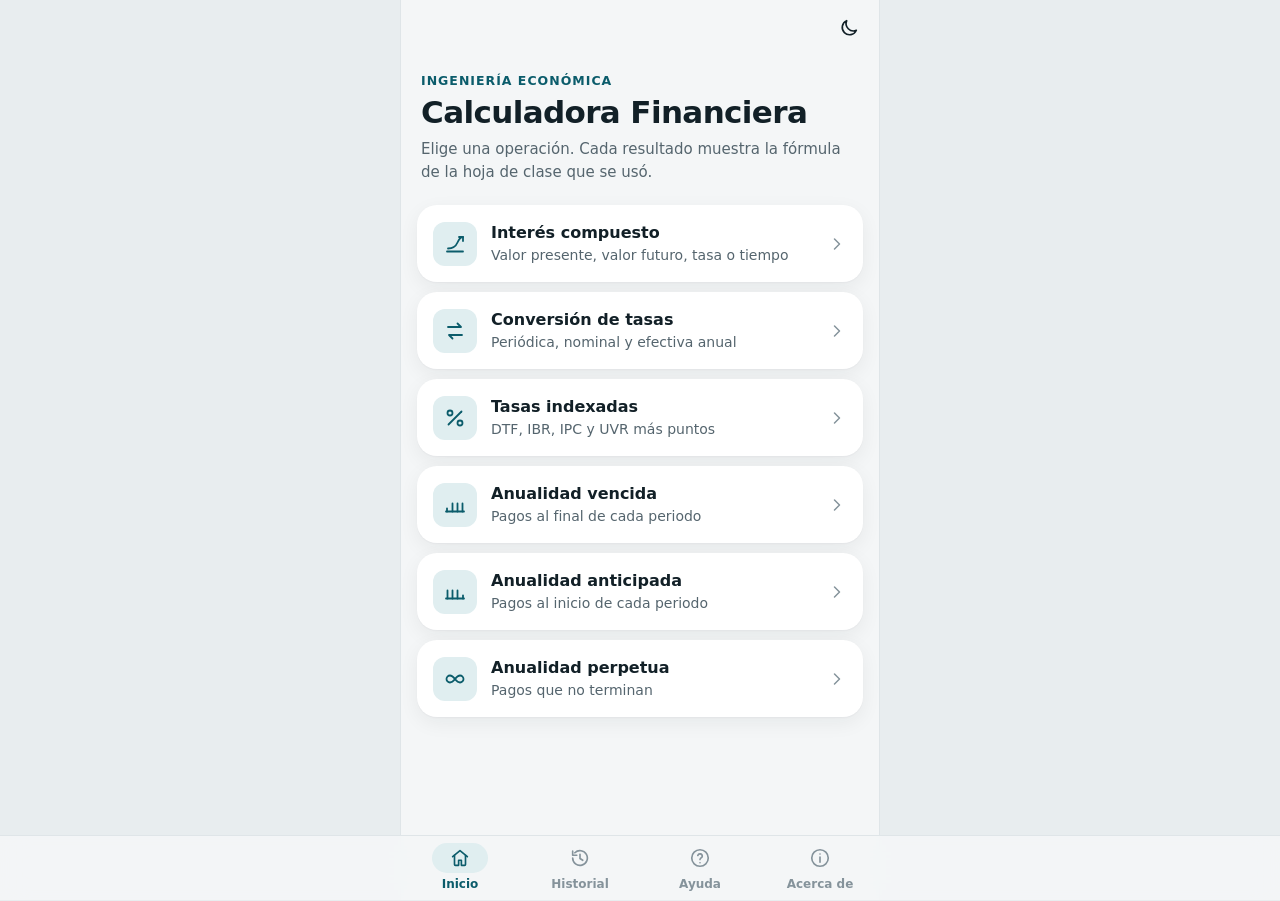
==== commit 05a32597: "Agrega módulos, validación de los cinco ejercicios, usar tasa entre módulos y formato de decimales" ====
--- a/index.html
+++ b/index.html
@@ -120,54 +120,54 @@
             </a>
           </li>
           <li style="--i: 1">
-            <div class="modulo modulo--pronto" aria-disabled="true">
-              <span class="modulo__icono"><svg class="icono" width="24" height="24"><use href="#i-conversion"/></svg></span>
+            <a class="modulo" href="#conversion-tasas">
+              <span class="modulo__icono vt" style="view-transition-name: icono-conversion"><svg class="icono" width="24" height="24"><use href="#i-conversion"/></svg></span>
               <span class="modulo__texto">
-                <span class="modulo__nombre">Conversión de tasas</span>
-                <span class="modulo__desc">Nominal, efectiva, vencida y anticipada</span>
+                <span class="modulo__nombre vt" style="view-transition-name: titulo-conversion">Conversión de tasas</span>
+                <span class="modulo__desc">Periódica, nominal y efectiva anual</span>
               </span>
-              <span class="etiqueta">Pronto</span>
-            </div>
+              <svg class="icono modulo__flecha" width="20" height="20"><use href="#i-adelante"/></svg>
+            </a>
           </li>
           <li style="--i: 2">
-            <div class="modulo modulo--pronto" aria-disabled="true">
-              <span class="modulo__icono"><svg class="icono" width="24" height="24"><use href="#i-indexadas"/></svg></span>
+            <a class="modulo" href="#tasas-indexadas">
+              <span class="modulo__icono vt" style="view-transition-name: icono-indexadas"><svg class="icono" width="24" height="24"><use href="#i-indexadas"/></svg></span>
               <span class="modulo__texto">
-                <span class="modulo__nombre">Tasas indexadas</span>
+                <span class="modulo__nombre vt" style="view-transition-name: titulo-indexadas">Tasas indexadas</span>
                 <span class="modulo__desc">DTF, IBR, IPC y UVR más puntos</span>
               </span>
-              <span class="etiqueta">Pronto</span>
-            </div>
+              <svg class="icono modulo__flecha" width="20" height="20"><use href="#i-adelante"/></svg>
+            </a>
           </li>
           <li style="--i: 3">
-            <div class="modulo modulo--pronto" aria-disabled="true">
-              <span class="modulo__icono"><svg class="icono" width="24" height="24"><use href="#i-vencida"/></svg></span>
+            <a class="modulo" href="#anualidad-vencida">
+              <span class="modulo__icono vt" style="view-transition-name: icono-vencida"><svg class="icono" width="24" height="24"><use href="#i-vencida"/></svg></span>
               <span class="modulo__texto">
-                <span class="modulo__nombre">Anualidad vencida</span>
+                <span class="modulo__nombre vt" style="view-transition-name: titulo-vencida">Anualidad vencida</span>
                 <span class="modulo__desc">Pagos al final de cada periodo</span>
               </span>
-              <span class="etiqueta">Pronto</span>
-            </div>
+              <svg class="icono modulo__flecha" width="20" height="20"><use href="#i-adelante"/></svg>
+            </a>
           </li>
           <li style="--i: 4">
-            <div class="modulo modulo--pronto" aria-disabled="true">
-              <span class="modulo__icono"><svg class="icono" width="24" height="24"><use href="#i-anticipada"/></svg></span>
+            <a class="modulo" href="#anualidad-anticipada">
+              <span class="modulo__icono vt" style="view-transition-name: icono-anticipada"><svg class="icono" width="24" height="24"><use href="#i-anticipada"/></svg></span>
               <span class="modulo__texto">
-                <span class="modulo__nombre">Anualidad anticipada</span>
+                <span class="modulo__nombre vt" style="view-transition-name: titulo-anticipada">Anualidad anticipada</span>
                 <span class="modulo__desc">Pagos al inicio de cada periodo</span>
               </span>
-              <span class="etiqueta">Pronto</span>
-            </div>
+              <svg class="icono modulo__flecha" width="20" height="20"><use href="#i-adelante"/></svg>
+            </a>
           </li>
           <li style="--i: 5">
-            <div class="modulo modulo--pronto" aria-disabled="true">
-              <span class="modulo__icono"><svg class="icono" width="24" height="24"><use href="#i-perpetua"/></svg></span>
+            <a class="modulo" href="#anualidad-perpetua">
+              <span class="modulo__icono vt" style="view-transition-name: icono-perpetua"><svg class="icono" width="24" height="24"><use href="#i-perpetua"/></svg></span>
               <span class="modulo__texto">
-                <span class="modulo__nombre">Anualidad perpetua</span>
+                <span class="modulo__nombre vt" style="view-transition-name: titulo-perpetua">Anualidad perpetua</span>
                 <span class="modulo__desc">Pagos que no terminan</span>
               </span>
-              <span class="etiqueta">Pronto</span>
-            </div>
+              <svg class="icono modulo__flecha" width="20" height="20"><use href="#i-adelante"/></svg>
+            </a>
           </li>
         </ul>
       </section>
@@ -254,10 +254,11 @@
                 <div class="opciones-tasa">
                   <div class="opciones-tasa__tipo">
                     <p class="control__etiqueta" id="etiqueta-tipo">Tipo</p>
-                    <div class="segmentado segmentado--compacto" data-segmentado style="--opciones: 2" role="radiogroup" aria-labelledby="etiqueta-tipo">
+                    <div class="segmentado segmentado--compacto" data-segmentado style="--opciones: 3" role="radiogroup" aria-labelledby="etiqueta-tipo">
                       <span class="segmentado__indicador" aria-hidden="true"></span>
-                      <label class="segmentado__opcion"><input type="radio" name="tipo-tasa" value="efectiva" checked>Efectiva</label>
-                      <label class="segmentado__opcion"><input type="radio" name="tipo-tasa" value="nominal">Nominal anual</label>
+                      <label class="segmentado__opcion"><input type="radio" name="tipo-tasa" value="periodica" checked>Periódica</label>
+                      <label class="segmentado__opcion"><input type="radio" name="tipo-tasa" value="nominal">Nominal</label>
+                      <label class="segmentado__opcion"><input type="radio" name="tipo-tasa" value="anual">Efectiva anual</label>
                     </div>
                   </div>
                   <div>
@@ -331,46 +332,26 @@
             Cambiaste los datos. Toca Calcular para actualizar el resultado.
           </p>
 
+          <!-- Arriba solo el número: así el diagrama cabe completo debajo, en la misma pantalla -->
           <div class="tarjeta tarjeta--resultado">
             <p class="resultado__etiqueta" id="resultado-etiqueta"></p>
             <p class="resultado__valor" id="resultado-valor"></p>
             <p class="resultado__momento" id="resultado-momento"></p>
-            <dl class="resultado__datos" id="resultado-extras"></dl>
-            <p class="resultado__interpretacion" id="resultado-interpretacion"></p>
-            <div class="resultado__acciones">
-              <button class="boton boton--chico" id="nuevo-calculo" type="button">Nuevo cálculo</button>
-              <button class="boton boton--chico" id="copiar-resultado" type="button">
-                <svg class="icono" width="18" height="18" aria-hidden="true"><use id="icono-copiar" href="#i-copiar"/></svg>
-                <span id="texto-copiar">Copiar resultado</span>
-              </button>
-            </div>
           </div>
 
           <div class="tarjeta grafico" id="tarjeta-grafico">
             <div class="grafico__encabezado">
               <div class="grafico__fila">
                 <p class="grafico__titulo" id="titulo-grafico">Flujo de caja</p>
-                <div class="segmentado segmentado--mini" data-segmentado style="--opciones: 3" role="radiogroup" aria-label="Tipo de gráfico">
-                  <span class="segmentado__indicador" aria-hidden="true"></span>
-                  <label class="segmentado__opcion"><input type="radio" name="tipo-grafico" value="flujo" checked><svg class="icono" width="16" height="16" aria-hidden="true"><use href="#i-flujo"/></svg>Flujo</label>
-                  <label class="segmentado__opcion"><input type="radio" name="tipo-grafico" value="barras"><svg class="icono" width="16" height="16" aria-hidden="true"><use href="#i-barras"/></svg>Barras</label>
-                  <label class="segmentado__opcion"><input type="radio" name="tipo-grafico" value="area"><svg class="icono" width="16" height="16" aria-hidden="true"><use href="#i-area"/></svg>Área</label>
-                </div>
+                <!-- Las vistas dependen del módulo: app.js arma las opciones -->
+                <div class="segmentado segmentado--mini" id="selector-vista" data-segmentado role="radiogroup" aria-label="Tipo de gráfico"></div>
               </div>
               <p class="grafico__lectura" id="grafico-lectura"></p>
             </div>
             <canvas class="grafico__lienzo" id="grafico-compuesto" role="img" tabindex="0"></canvas>
-            <div class="grafico__leyenda" id="leyenda-flujo">
-              <span class="leyenda-flecha leyenda-flecha--sale">Sale dinero (inversión)</span>
-              <span class="leyenda-flecha leyenda-flecha--entra">Entra dinero</span>
-              <span class="leyenda-flecha leyenda-flecha--interes">Interés compuesto</span>
-            </div>
-            <div class="grafico__leyenda" id="leyenda-crecimiento" hidden>
-              <span class="leyenda">Capital</span>
-              <span class="leyenda leyenda--interes">Intereses</span>
-              <span class="leyenda leyenda--meta" id="leyenda-meta" hidden>Meta</span>
-            </div>
-            <p class="grafico__pista" id="grafico-pista">Desliza el dedo sobre la línea de tiempo para ver cuánto vale ese dinero en cada periodo.</p>
+            <div class="visual" id="visual-html" hidden></div>
+            <div class="grafico__leyenda" id="grafico-leyenda"></div>
+            <p class="grafico__pista" id="grafico-pista"></p>
 
             <div class="grafico__acciones" id="grafico-acciones">
               <button class="boton-icono" id="repetir-grafico" type="button" aria-label="Repetir la animación" title="Repetir la animación">
@@ -445,6 +426,26 @@
             </div>
           </div>
 
+          <div class="tarjeta resumen">
+            <dl class="resultado__datos" id="resultado-extras"></dl>
+            <p class="resultado__interpretacion" id="resultado-interpretacion"></p>
+            <div class="resultado__acciones">
+              <button class="boton boton--chico" id="nuevo-calculo" type="button">Nuevo cálculo</button>
+              <button class="boton boton--chico" id="copiar-resultado" type="button">
+                <svg class="icono" width="18" height="18" aria-hidden="true"><use id="icono-copiar" href="#i-copiar"/></svg>
+                <span id="texto-copiar">Copiar resultado</span>
+              </button>
+              <button class="boton boton--chico" id="usar-tasa" type="button" aria-expanded="false" aria-controls="usar-tasa-opciones" hidden>
+                <svg class="icono" width="18" height="18" aria-hidden="true"><use href="#i-flecha"/></svg>
+                Usar esta tasa
+              </button>
+            </div>
+            <div class="usar-tasa" id="usar-tasa-opciones" hidden>
+              <p class="usar-tasa__titulo">¿En qué módulo? La tasa queda escrita con su tipo, periodo y modalidad.</p>
+              <div class="usar-tasa__lista" id="usar-tasa-lista"></div>
+            </div>
+          </div>
+
           <div class="tarjeta detalle">
             <button class="detalle__boton" id="detalle-boton" type="button" aria-expanded="false" aria-controls="detalle-contenido">
               ¿Cómo se calculó?
@@ -459,6 +460,468 @@
         </section>
       </section>
 
+      <!-- ===================== Conversión de tasas ===================== -->
+      <section class="pantalla" id="pantalla-conversion-tasas" aria-labelledby="titulo-conversion" hidden>
+        <div class="encabezado">
+          <span class="encabezado__icono vt" style="view-transition-name: icono-conversion" aria-hidden="true"><svg class="icono" width="26" height="26"><use href="#i-conversion"/></svg></span>
+          <h1 class="encabezado__titulo vt" style="view-transition-name: titulo-conversion" id="titulo-conversion" data-titulo-grande>Conversión de tasas</h1>
+          <p class="encabezado__texto">Encuentra la tasa equivalente en otra forma: periódica, nominal o efectiva anual, de otro periodo, vencida o anticipada.</p>
+        </div>
+
+        <form id="form-conversion" novalidate autocomplete="off">
+          <div class="campo" data-campo="tasa">
+            <label class="campo__etiqueta" for="conversion-tasa">Tasa que tienes <span class="campo__simbolo">(i)</span></label>
+            <div class="entrada">
+              <input id="conversion-tasa" name="tasa" type="text" inputmode="decimal" enterkeyhint="done" placeholder="24">
+              <span class="entrada__adorno" aria-hidden="true">%</span>
+            </div>
+            <div data-tasa="tasa"></div>
+            <p class="campo__error" aria-live="polite"></p>
+          </div>
+
+          <fieldset class="bloque">
+            <legend class="bloque__titulo">Convertir a</legend>
+            <div data-tasa="destino"></div>
+            <button class="enlace" type="button" data-accion="ejemplo">Cargar un ejemplo</button>
+          </fieldset>
+
+          <p class="error-general" role="alert" hidden></p>
+          <div class="acciones">
+            <button class="boton boton--secundario" type="button" data-accion="limpiar">Limpiar</button>
+            <button class="boton boton--primario" type="submit">Calcular</button>
+          </div>
+        </form>
+      </section>
+
+      <!-- ===================== Tasas indexadas ===================== -->
+      <section class="pantalla" id="pantalla-tasas-indexadas" aria-labelledby="titulo-indexadas" hidden>
+        <div class="encabezado">
+          <span class="encabezado__icono vt" style="view-transition-name: icono-indexadas" aria-hidden="true"><svg class="icono" width="26" height="26"><use href="#i-indexadas"/></svg></span>
+          <h1 class="encabezado__titulo vt" style="view-transition-name: titulo-indexadas" id="titulo-indexadas" data-titulo-grande>Tasas indexadas</h1>
+          <p class="encabezado__texto">Arma la tasa de un índice más sus puntos: la DTF y el IBR se suman (4.2); el IPC y la UVR se combinan (4.1).</p>
+        </div>
+
+        <form id="form-indexadas" novalidate autocomplete="off">
+          <fieldset class="bloque">
+            <legend class="bloque__titulo">¿Qué índice?</legend>
+            <div class="segmentado" data-segmentado style="--opciones: 4" role="radiogroup" aria-label="Índice">
+              <span class="segmentado__indicador" aria-hidden="true"></span>
+              <label class="segmentado__opcion"><input type="radio" name="indice" value="DTF" checked>DTF</label>
+              <label class="segmentado__opcion"><input type="radio" name="indice" value="IBR">IBR</label>
+              <label class="segmentado__opcion"><input type="radio" name="indice" value="IPC">IPC</label>
+              <label class="segmentado__opcion"><input type="radio" name="indice" value="UVR">UVR</label>
+            </div>
+            <p class="campo__ayuda nota-indice" data-nota-indice></p>
+            <button class="enlace" type="button" data-accion="ejemplo">Cargar un ejemplo</button>
+          </fieldset>
+
+          <div class="plegable" data-para="UVR">
+            <div class="plegable__interior">
+              <div class="campo">
+                <p class="campo__etiqueta" id="indexadas-etiqueta-operacion">¿Qué quieres calcular?</p>
+                <div class="segmentado segmentado--compacto" data-segmentado style="--opciones: 3" role="radiogroup" aria-labelledby="indexadas-etiqueta-operacion">
+                  <span class="segmentado__indicador" aria-hidden="true"></span>
+                  <label class="segmentado__opcion"><input type="radio" name="operacion" value="costo" checked>Costo en pesos</label>
+                  <label class="segmentado__opcion"><input type="radio" name="operacion" value="pesos">Pesos y UVR</label>
+                  <label class="segmentado__opcion"><input type="radio" name="operacion" value="variacion">Variación</label>
+                </div>
+              </div>
+            </div>
+          </div>
+
+          <div class="plegable" data-para="DTF IBR IPC UVR-costo">
+            <div class="plegable__interior">
+              <div class="campo" data-campo="valor-indice">
+                <label class="campo__etiqueta" for="indexadas-indice" data-etiqueta-indice>DTF</label>
+                <div class="entrada">
+                  <input id="indexadas-indice" name="valor-indice" type="text" inputmode="decimal" enterkeyhint="next" placeholder="9,25">
+                  <span class="entrada__adorno" aria-hidden="true">%</span>
+                </div>
+                <p class="campo__error" aria-live="polite"></p>
+              </div>
+            </div>
+          </div>
+
+          <div class="plegable" data-para="DTF">
+            <div class="plegable__interior">
+              <div class="campo">
+                <p class="control__etiqueta" id="indexadas-etiqueta-forma">¿En qué forma viene la DTF?</p>
+                <div class="segmentado segmentado--compacto" data-segmentado style="--opciones: 2" role="radiogroup" aria-labelledby="indexadas-etiqueta-forma">
+                  <span class="segmentado__indicador" aria-hidden="true"></span>
+                  <label class="segmentado__opcion"><input type="radio" name="forma-dtf" value="EA" checked>Efectiva anual</label>
+                  <label class="segmentado__opcion"><input type="radio" name="forma-dtf" value="TA">Trimestre anticipado</label>
+                </div>
+              </div>
+            </div>
+          </div>
+
+          <div class="plegable" data-para="IBR">
+            <div class="plegable__interior">
+              <div class="campo">
+                <p class="control__etiqueta" id="indexadas-etiqueta-plazo">Plazo del IBR</p>
+                <div class="segmentado segmentado--compacto" data-segmentado style="--opciones: 2" role="radiogroup" aria-labelledby="indexadas-etiqueta-plazo">
+                  <span class="segmentado__indicador" aria-hidden="true"></span>
+                  <label class="segmentado__opcion"><input type="radio" name="plazo-ibr" value="12" checked>1 mes (mes vencido)</label>
+                  <label class="segmentado__opcion"><input type="radio" name="plazo-ibr" value="4">3 meses (trimestre vencido)</label>
+                </div>
+              </div>
+            </div>
+          </div>
+
+          <div class="plegable" data-para="UVR-pesos">
+            <div class="plegable__interior">
+              <div class="campo">
+                <p class="control__etiqueta" id="indexadas-etiqueta-sentido">Convertir</p>
+                <div class="segmentado segmentado--compacto" data-segmentado style="--opciones: 2" role="radiogroup" aria-labelledby="indexadas-etiqueta-sentido">
+                  <span class="segmentado__indicador" aria-hidden="true"></span>
+                  <label class="segmentado__opcion"><input type="radio" name="sentido" value="a-pesos" checked>UVR a pesos</label>
+                  <label class="segmentado__opcion"><input type="radio" name="sentido" value="a-uvr">Pesos a UVR</label>
+                </div>
+              </div>
+              <div class="plegable" data-para="a-pesos">
+                <div class="plegable__interior">
+                  <div class="campo" data-campo="unidades">
+                    <label class="campo__etiqueta" for="indexadas-unidades">Cantidad de UVR</label>
+                    <div class="entrada">
+                      <input id="indexadas-unidades" name="unidades" type="text" inputmode="decimal" enterkeyhint="next" placeholder="50000">
+                      <span class="entrada__adorno" aria-hidden="true">UVR</span>
+                    </div>
+                    <p class="campo__leido" data-formato="uvr"></p>
+                    <p class="campo__error" aria-live="polite"></p>
+                  </div>
+                </div>
+              </div>
+              <div class="plegable" data-para="a-uvr">
+                <div class="plegable__interior">
+                  <div class="campo" data-campo="pesos">
+                    <label class="campo__etiqueta" for="indexadas-pesos">Valor en pesos</label>
+                    <div class="entrada">
+                      <span class="entrada__adorno" aria-hidden="true">$</span>
+                      <input id="indexadas-pesos" name="pesos" type="text" inputmode="decimal" enterkeyhint="next" placeholder="19000000">
+                    </div>
+                    <p class="campo__leido"></p>
+                    <p class="campo__error" aria-live="polite"></p>
+                  </div>
+                </div>
+              </div>
+              <div class="campo" data-campo="valor-uvr">
+                <label class="campo__etiqueta" for="indexadas-valor-uvr">Valor de la UVR ese día</label>
+                <div class="entrada">
+                  <span class="entrada__adorno" aria-hidden="true">$</span>
+                  <input id="indexadas-valor-uvr" name="valor-uvr" type="text" inputmode="decimal" enterkeyhint="done" placeholder="380">
+                </div>
+                <p class="campo__ayuda">Pesos por cada UVR. Lo publica el Banco de la República a diario.</p>
+                <p class="campo__error" aria-live="polite"></p>
+              </div>
+            </div>
+          </div>
+
+          <div class="plegable" data-para="UVR-variacion">
+            <div class="plegable__interior">
+              <div class="campo" data-campo="uvr-inicial">
+                <label class="campo__etiqueta" for="indexadas-uvr-inicial">UVR al inicio</label>
+                <div class="entrada">
+                  <span class="entrada__adorno" aria-hidden="true">$</span>
+                  <input id="indexadas-uvr-inicial" name="uvr-inicial" type="text" inputmode="decimal" enterkeyhint="next" placeholder="370">
+                </div>
+                <p class="campo__error" aria-live="polite"></p>
+              </div>
+              <div class="campo" data-campo="uvr-final">
+                <label class="campo__etiqueta" for="indexadas-uvr-final">UVR al final</label>
+                <div class="entrada">
+                  <span class="entrada__adorno" aria-hidden="true">$</span>
+                  <input id="indexadas-uvr-final" name="uvr-final" type="text" inputmode="decimal" enterkeyhint="done" placeholder="388,5">
+                </div>
+                <p class="campo__error" aria-live="polite"></p>
+              </div>
+            </div>
+          </div>
+
+          <div class="plegable" data-para="DTF IBR IPC UVR-costo">
+            <div class="plegable__interior">
+              <div class="campo" data-campo="puntos">
+                <label class="campo__etiqueta" for="indexadas-puntos">Puntos (spread)</label>
+                <div class="entrada">
+                  <input id="indexadas-puntos" name="puntos" type="text" inputmode="decimal" enterkeyhint="done" placeholder="3">
+                  <span class="entrada__adorno" aria-hidden="true">%</span>
+                </div>
+                <p class="campo__ayuda" data-ayuda-puntos></p>
+                <p class="campo__error" aria-live="polite"></p>
+              </div>
+              <div class="campo">
+                <label class="campo__etiqueta" for="indexadas-convertir">Convertir también a</label>
+                <div class="selector">
+                  <select id="indexadas-convertir" name="convertir">
+                    <option value="12" selected>Periódica mensual</option>
+                    <option value="6">Periódica bimestral</option>
+                    <option value="4">Periódica trimestral</option>
+                    <option value="3">Periódica cuatrimestral</option>
+                    <option value="2">Periódica semestral</option>
+                    <option value="1">Solo efectiva anual</option>
+                  </select>
+                  <svg class="icono selector__flecha" width="18" height="18" aria-hidden="true"><use href="#i-abajo"/></svg>
+                </div>
+              </div>
+            </div>
+          </div>
+
+          <p class="error-general" role="alert" hidden></p>
+          <div class="acciones">
+            <button class="boton boton--secundario" type="button" data-accion="limpiar">Limpiar</button>
+            <button class="boton boton--primario" type="submit">Calcular</button>
+          </div>
+        </form>
+      </section>
+
+      <!-- ===================== Anualidad vencida y anticipada (una pantalla, dos rutas) ===================== -->
+      <section class="pantalla" id="pantalla-anualidad" aria-labelledby="titulo-anualidad" hidden>
+        <div class="encabezado">
+          <span class="encabezado__icono vt" id="icono-anualidad" aria-hidden="true"><svg class="icono" width="26" height="26"><use id="icono-anualidad-uso" href="#i-vencida"/></svg></span>
+          <h1 class="encabezado__titulo vt" id="titulo-anualidad" data-titulo-grande>Anualidad vencida</h1>
+          <p class="encabezado__texto" id="texto-anualidad">Pagos iguales al final de cada periodo.</p>
+        </div>
+
+        <form id="form-anualidad" novalidate autocomplete="off">
+          <fieldset class="bloque">
+            <legend class="bloque__titulo">¿Qué quieres calcular?</legend>
+            <div class="segmentado" data-segmentado style="--opciones: 5">
+              <span class="segmentado__indicador" aria-hidden="true"></span>
+              <label class="segmentado__opcion segmentado__opcion--doble"><input type="radio" name="incognita" value="P" checked><span class="segmentado__simbolo">P</span><span class="segmentado__texto">Presente</span></label>
+              <label class="segmentado__opcion segmentado__opcion--doble"><input type="radio" name="incognita" value="F"><span class="segmentado__simbolo">F</span><span class="segmentado__texto">Futuro</span></label>
+              <label class="segmentado__opcion segmentado__opcion--doble"><input type="radio" name="incognita" value="A"><span class="segmentado__simbolo">A</span><span class="segmentado__texto">Cuota</span></label>
+              <label class="segmentado__opcion segmentado__opcion--doble"><input type="radio" name="incognita" value="n"><span class="segmentado__simbolo">n</span><span class="segmentado__texto">Pagos</span></label>
+              <label class="segmentado__opcion segmentado__opcion--doble"><input type="radio" name="incognita" value="i"><span class="segmentado__simbolo">i</span><span class="segmentado__texto">Tasa</span></label>
+            </div>
+            <button class="enlace" type="button" data-accion="ejemplo">Cargar un ejemplo</button>
+          </fieldset>
+
+          <div class="plegable" data-para="A n i">
+            <div class="plegable__interior">
+              <div class="campo">
+                <p class="control__etiqueta" id="anualidad-etiqueta-desde">¿Qué valor conoces?</p>
+                <div class="segmentado segmentado--compacto" data-segmentado style="--opciones: 2" role="radiogroup" aria-labelledby="anualidad-etiqueta-desde">
+                  <span class="segmentado__indicador" aria-hidden="true"></span>
+                  <label class="segmentado__opcion"><input type="radio" name="desde" value="P" checked>Valor presente (P)</label>
+                  <label class="segmentado__opcion"><input type="radio" name="desde" value="F">Valor futuro (F)</label>
+                </div>
+              </div>
+            </div>
+          </div>
+
+          <div class="plegable" data-para="A-P n-P i-P">
+            <div class="plegable__interior">
+              <div class="campo" data-campo="P">
+                <label class="campo__etiqueta" for="anualidad-P">Valor presente <span class="campo__simbolo">(P)</span></label>
+                <div class="entrada">
+                  <span class="entrada__adorno" aria-hidden="true">$</span>
+                  <input id="anualidad-P" name="P" type="text" inputmode="decimal" enterkeyhint="next" placeholder="20000000">
+                </div>
+                <p class="campo__ayuda">Lo que valen hoy todos los pagos: un préstamo, por ejemplo.</p>
+                <p class="campo__leido"></p>
+                <p class="campo__error" aria-live="polite"></p>
+              </div>
+            </div>
+          </div>
+
+          <div class="plegable" data-para="A-F n-F i-F">
+            <div class="plegable__interior">
+              <div class="campo" data-campo="F">
+                <label class="campo__etiqueta" for="anualidad-F">Valor futuro <span class="campo__simbolo">(F)</span></label>
+                <div class="entrada">
+                  <span class="entrada__adorno" aria-hidden="true">$</span>
+                  <input id="anualidad-F" name="F" type="text" inputmode="decimal" enterkeyhint="next" placeholder="13171577,56">
+                </div>
+                <p class="campo__ayuda">Lo que se reúne al final con todos los pagos: un ahorro, por ejemplo.</p>
+                <p class="campo__leido"></p>
+                <p class="campo__error" aria-live="polite"></p>
+              </div>
+            </div>
+          </div>
+
+          <div class="plegable" data-para="P F n i">
+            <div class="plegable__interior">
+              <div class="campo" data-campo="A">
+                <label class="campo__etiqueta" for="anualidad-A">Cuota de cada periodo <span class="campo__simbolo">(A)</span></label>
+                <div class="entrada">
+                  <span class="entrada__adorno" aria-hidden="true">$</span>
+                  <input id="anualidad-A" name="A" type="text" inputmode="decimal" enterkeyhint="next" placeholder="687444,55">
+                </div>
+                <p class="campo__leido"></p>
+                <p class="campo__error" aria-live="polite"></p>
+              </div>
+            </div>
+          </div>
+
+          <div class="plegable" data-para="P F A n">
+            <div class="plegable__interior">
+              <div class="campo" data-campo="tasa">
+                <label class="campo__etiqueta" for="anualidad-tasa">Tasa de interés <span class="campo__simbolo">(i)</span></label>
+                <div class="entrada">
+                  <input id="anualidad-tasa" name="tasa" type="text" inputmode="decimal" enterkeyhint="next" placeholder="1,2">
+                  <span class="entrada__adorno" aria-hidden="true">%</span>
+                </div>
+                <div data-tasa="tasa"></div>
+                <p class="campo__traduccion" data-traduccion="tasa"><svg class="icono" width="18" height="18" aria-hidden="true"><use href="#i-flecha"/></svg><span></span></p>
+                <p class="campo__error" aria-live="polite"></p>
+              </div>
+            </div>
+          </div>
+
+          <div class="plegable" data-para="P F A i">
+            <div class="plegable__interior">
+              <div class="campo" data-campo="n">
+                <label class="campo__etiqueta" for="anualidad-n">Número de pagos <span class="campo__simbolo">(n)</span></label>
+                <div class="entrada">
+                  <input id="anualidad-n" name="n" type="text" inputmode="decimal" enterkeyhint="done" placeholder="36">
+                </div>
+                <p class="campo__error" aria-live="polite"></p>
+              </div>
+            </div>
+          </div>
+
+          <div class="campo">
+            <label class="campo__etiqueta" for="anualidad-periodo">¿Cada cuánto es un pago?</label>
+            <div class="selector">
+              <select id="anualidad-periodo" name="periodo-pagos">
+                <option value="12" selected>Cada mes</option>
+                <option value="6">Cada bimestre</option>
+                <option value="4">Cada trimestre</option>
+                <option value="3">Cada cuatrimestre</option>
+                <option value="2">Cada semestre</option>
+                <option value="1">Cada año</option>
+              </select>
+              <svg class="icono selector__flecha" width="18" height="18" aria-hidden="true"><use href="#i-abajo"/></svg>
+            </div>
+            <p class="campo__ayuda">La tasa se convierte a este periodo antes de calcular.</p>
+          </div>
+
+          <p class="error-general" role="alert" hidden></p>
+          <div class="acciones">
+            <button class="boton boton--secundario" type="button" data-accion="limpiar">Limpiar</button>
+            <button class="boton boton--primario" type="submit">Calcular</button>
+          </div>
+        </form>
+      </section>
+
+      <!-- ===================== Anualidad perpetua ===================== -->
+      <section class="pantalla" id="pantalla-anualidad-perpetua" aria-labelledby="titulo-perpetua" hidden>
+        <div class="encabezado">
+          <span class="encabezado__icono vt" style="view-transition-name: icono-perpetua" aria-hidden="true"><svg class="icono" width="26" height="26"><use href="#i-perpetua"/></svg></span>
+          <h1 class="encabezado__titulo vt" style="view-transition-name: titulo-perpetua" id="titulo-perpetua" data-titulo-grande>Anualidad perpetua</h1>
+          <p class="encabezado__texto">Pagos iguales que no terminan, el primero al final del periodo 1. Solo tiene valor presente.</p>
+        </div>
+
+        <form id="form-perpetua" novalidate autocomplete="off">
+          <fieldset class="bloque">
+            <legend class="bloque__titulo">¿Qué quieres calcular?</legend>
+            <div class="segmentado" data-segmentado style="--opciones: 2">
+              <span class="segmentado__indicador" aria-hidden="true"></span>
+              <label class="segmentado__opcion segmentado__opcion--doble"><input type="radio" name="incognita" value="P" checked><span class="segmentado__simbolo">P</span><span class="segmentado__texto">Capital requerido</span></label>
+              <label class="segmentado__opcion segmentado__opcion--doble"><input type="radio" name="incognita" value="A"><span class="segmentado__simbolo">A</span><span class="segmentado__texto">Pago sostenible</span></label>
+            </div>
+            <button class="enlace" type="button" data-accion="ejemplo">Cargar un ejemplo</button>
+          </fieldset>
+
+          <div class="plegable" data-para="P">
+            <div class="plegable__interior">
+              <div class="campo" data-campo="A">
+                <label class="campo__etiqueta" for="perpetua-A">Pago de cada periodo <span class="campo__simbolo">(A)</span></label>
+                <div class="entrada">
+                  <span class="entrada__adorno" aria-hidden="true">$</span>
+                  <input id="perpetua-A" name="A" type="text" inputmode="decimal" enterkeyhint="next" placeholder="5000000">
+                </div>
+                <p class="campo__leido"></p>
+                <p class="campo__error" aria-live="polite"></p>
+              </div>
+            </div>
+          </div>
+
+          <div class="plegable" data-para="A">
+            <div class="plegable__interior">
+              <div class="campo" data-campo="P">
+                <label class="campo__etiqueta" for="perpetua-P">Capital disponible <span class="campo__simbolo">(P)</span></label>
+                <div class="entrada">
+                  <span class="entrada__adorno" aria-hidden="true">$</span>
+                  <input id="perpetua-P" name="P" type="text" inputmode="decimal" enterkeyhint="next" placeholder="300000000">
+                </div>
+                <p class="campo__leido"></p>
+                <p class="campo__error" aria-live="polite"></p>
+              </div>
+            </div>
+          </div>
+
+          <div class="campo" data-campo="tasa">
+            <label class="campo__etiqueta" for="perpetua-tasa">Tasa de interés <span class="campo__simbolo">(i)</span></label>
+            <div class="entrada">
+              <input id="perpetua-tasa" name="tasa" type="text" inputmode="decimal" enterkeyhint="next" placeholder="10">
+              <span class="entrada__adorno" aria-hidden="true">%</span>
+            </div>
+            <div data-tasa="tasa"></div>
+            <p class="campo__traduccion" data-traduccion="tasa"><svg class="icono" width="18" height="18" aria-hidden="true"><use href="#i-flecha"/></svg><span></span></p>
+            <p class="campo__error" aria-live="polite"></p>
+          </div>
+
+          <div class="campo">
+            <label class="campo__etiqueta" for="perpetua-periodo">¿Cada cuánto es un pago?</label>
+            <div class="selector">
+              <select id="perpetua-periodo" name="periodo-pagos">
+                <option value="12" selected>Cada mes</option>
+                <option value="6">Cada bimestre</option>
+                <option value="4">Cada trimestre</option>
+                <option value="3">Cada cuatrimestre</option>
+                <option value="2">Cada semestre</option>
+                <option value="1">Cada año</option>
+              </select>
+              <svg class="icono selector__flecha" width="18" height="18" aria-hidden="true"><use href="#i-abajo"/></svg>
+            </div>
+            <p class="campo__ayuda">La fórmula usa la tasa del periodo de pago (la periódica, o la efectiva anual si los pagos son anuales): se convierte antes de calcular.</p>
+          </div>
+
+          <p class="error-general" role="alert" hidden></p>
+          <div class="acciones">
+            <button class="boton boton--secundario" type="button" data-accion="limpiar">Limpiar</button>
+            <button class="boton boton--primario" type="submit">Calcular</button>
+          </div>
+        </form>
+      </section>
+
+      <!-- Controles de una tasa (tipo, periodo y modalidad): formularios.js los copia donde haya data-tasa -->
+      <template id="plantilla-tasa">
+        <div class="opciones-tasa">
+          <div class="opciones-tasa__tipo">
+            <p class="control__etiqueta" data-id="etiqueta-tipo">Tipo</p>
+            <div class="segmentado segmentado--compacto" data-segmentado style="--opciones: 3" role="radiogroup" data-etiquetado="etiqueta-tipo">
+              <span class="segmentado__indicador" aria-hidden="true"></span>
+              <label class="segmentado__opcion"><input type="radio" data-nombre="tipo" value="periodica" checked>Periódica</label>
+              <label class="segmentado__opcion"><input type="radio" data-nombre="tipo" value="nominal">Nominal</label>
+              <label class="segmentado__opcion"><input type="radio" data-nombre="tipo" value="anual">Efectiva anual</label>
+            </div>
+          </div>
+          <div>
+            <label class="control__etiqueta" data-para-selector>Periodo de la tasa</label>
+            <div class="selector">
+              <select data-nombre="periodo">
+                <option value="12" selected>Mensual</option>
+                <option value="6">Bimestral</option>
+                <option value="4">Trimestral</option>
+                <option value="3">Cuatrimestral</option>
+                <option value="2">Semestral</option>
+                <option value="1">Anual</option>
+              </select>
+              <svg class="icono selector__flecha" width="18" height="18" aria-hidden="true"><use href="#i-abajo"/></svg>
+            </div>
+          </div>
+          <div>
+            <p class="control__etiqueta" data-id="etiqueta-modalidad">Modalidad</p>
+            <div class="segmentado segmentado--compacto" data-segmentado style="--opciones: 2" role="radiogroup" data-etiquetado="etiqueta-modalidad">
+              <span class="segmentado__indicador" aria-hidden="true"></span>
+              <label class="segmentado__opcion"><input type="radio" data-nombre="modalidad" value="vencida" checked>Vencida</label>
+              <label class="segmentado__opcion"><input type="radio" data-nombre="modalidad" value="anticipada">Anticipada</label>
+            </div>
+          </div>
+        </div>
+      </template>
+
       <!-- ===================== Historial ===================== -->
       <section class="pantalla" id="pantalla-historial" aria-labelledby="titulo-historial" hidden>
         <div class="encabezado">
@@ -486,9 +949,49 @@
         </div>
 
         <article class="tarjeta texto">
+          <h2>Cómo usar la calculadora</h2>
+          <ol class="manual">
+            <li><strong>Elige el módulo</strong> en Inicio: interés compuesto, conversión de tasas, tasas indexadas o una anualidad (vencida, anticipada o perpetua).</li>
+            <li><strong>Elige qué calcular</strong> arriba del formulario. Solo aparecen los datos que hacen falta para esa incógnita.</li>
+            <li><strong>Escribe los datos</strong> con su unidad: la tasa con su tipo (periódica, nominal o efectiva anual), su periodo y si es vencida o anticipada; el tiempo o los pagos con su periodicidad. La app convierte la tasa al periodo que toca y te muestra la conversión.</li>
+            <li><strong>Toca Calcular.</strong> Verás el resultado con su unidad y su momento en el tiempo, el gráfico y los datos extra con su interpretación.</li>
+            <li><strong>Revisa cómo se calculó:</strong> en "¿Cómo se calculó?" están los datos, las conversiones y la fórmula de la hoja con su número y con los números reemplazados. "Explícame" lo recorre paso a paso.</li>
+            <li><strong>Sigue trabajando:</strong> "¿Y si…?" mueve un dato y muestra el efecto; "Usar esta tasa" lleva una tasa calculada a otro módulo; "Copiar resultado" la copia con su fórmula; el historial guarda tus cálculos.</li>
+          </ol>
+          <p>Si un dato no tiene sentido financiero (una tasa anticipada de 100 % o más, una cuota que no alcanza a cubrir los intereses, un número de pagos que no es entero…), la app no calcula y te dice por qué.</p>
+          <a class="boton boton--chico" href="#validacion">Ver los ejercicios de validación</a>
+        </article>
+
+        <article class="tarjeta texto">
           <h2>Interés compuesto</h2>
           <p><strong>Cuándo usarlo:</strong> cuando un valor de hoy y uno futuro se relacionan con una tasa que capitaliza, como una inversión, un CDT o una deuda sin cuotas.</p>
           <p><strong>Qué datos necesitas:</strong> tres de estos cuatro: valor presente (P), valor futuro (F), tasa (i) y tiempo (n). La app calcula el que falta.</p>
+        </article>
+
+        <article class="tarjeta texto">
+          <h2>Conversión de tasas</h2>
+          <p><strong>Cuándo usarla:</strong> para comparar tasas que vienen en formas distintas, o para tener la tasa en la forma que pide un ejercicio.</p>
+          <p><strong>Qué datos necesitas:</strong> la tasa que tienes (valor, tipo, periodo y modalidad) y la forma a la que quieres llevarla. La app pasa por la efectiva anual y muestra cada paso con su fórmula (1.1 a 1.6, 3.1 y 3.2).</p>
+          <p><strong>Los tres tipos de la hoja:</strong> periódica (<var>i</var><sub>p</sub>, la de cada periodo: 1,50 % mensual), nominal (<var>i</var><sub>n</sub>, anual y repartida entre los <var>m</var> periodos: 18,00 % nominal mes vencido) y efectiva anual (<var>i</var><sub>ea</sub>). Por ejemplo, para pasar una nominal a periódica o a efectiva anual, elige "Nominal" en la tasa que tienes y "Periódica" o "Efectiva anual" en "Convertir a".</p>
+        </article>
+
+        <article class="tarjeta texto">
+          <h2>Tasas indexadas</h2>
+          <p><strong>DTF e IBR:</strong> el índice y los puntos se suman (4.2), pero solo si están en la misma forma; la app convierte antes si hace falta.</p>
+          <p><strong>IPC y UVR:</strong> el índice y los puntos se combinan (4.1): (1 + índice) · (1 + puntos) − 1. Con la UVR también puedes pasar de UVR a pesos y calcular su variación.</p>
+          <p>Los valores de los índices los escribes tú: la app no los consulta en internet.</p>
+        </article>
+
+        <article class="tarjeta texto">
+          <h2>Anualidades</h2>
+          <p><strong>Vencida:</strong> pagos iguales al final de cada periodo (fórmulas 5.1 a 5.3). <strong>Anticipada:</strong> al inicio, el primero hoy (6.1 a 6.3).</p>
+          <p><strong>Qué datos necesitas:</strong> elige qué calcular (P, F, A, n o i) y, para A, n e i, si conoces el valor presente o el futuro. La tasa se convierte al periodo de los pagos.</p>
+          <p>La tasa de una anualidad no tiene despeje en la hoja: la app la busca con un método numérico (bisección) y lo indica.</p>
+        </article>
+
+        <article class="tarjeta texto">
+          <h2>Anualidad perpetua</h2>
+          <p>Pagos iguales que no terminan, el primero al final del periodo 1. <strong>Capital requerido:</strong> P = A / i. <strong>Pago sostenible:</strong> A = P · i. La tasa debe ser la del periodo de pago.</p>
         </article>
 
         <article class="tarjeta texto">
@@ -502,7 +1005,7 @@
 
         <article class="tarjeta texto">
           <h2>La tasa y el tiempo</h2>
-          <p>Indica cómo está expresada la tasa: efectiva o nominal anual, su periodo y si es vencida o anticipada. Antes de calcular, la app la convierte a la unidad del tiempo y te muestra la conversión con su número de fórmula.</p>
+          <p>Indica cómo está expresada la tasa: periódica, nominal o efectiva anual, su periodo (en la nominal, la capitalización) y si es vencida o anticipada. Antes de calcular, la app la convierte a la unidad del tiempo y te muestra la conversión con su número de fórmula.</p>
         </article>
 
         <article class="tarjeta texto">
@@ -516,15 +1019,13 @@
 
         <h2 class="titulo-seccion">Glosario</h2>
         <dl class="glosario">
-          <div class="glosario__item"><dt>Tasa efectiva</dt><dd>Interés que realmente se gana en un periodo. Ej.: 1,5 % efectiva mensual.</dd></div>
-          <div class="glosario__item"><dt>Efectiva anual (EA)</dt><dd>Rendimiento total de un año, con los intereses ya capitalizados.</dd></div>
-          <div class="glosario__item"><dt>Tasa nominal anual</dt><dd>Tasa anual que se reparte entre los periodos de capitalización. Ej.: 18 % nominal anual mes vencido = 1,5 % mensual.</dd></div>
-          <div class="glosario__item"><dt>Tasa periódica</dt><dd>Tasa de un solo periodo: mensual, trimestral, semestral…</dd></div>
+          <div class="glosario__item"><dt>Tasa periódica (<var>i</var><sub>p</sub>)</dt><dd>Interés que realmente se gana en un periodo: mensual, trimestral, semestral… Ej.: 1,50 % periódica mensual (también se dice efectiva mensual).</dd></div>
+          <div class="glosario__item"><dt>Tasa nominal anual (<var>i</var><sub>n</sub>)</dt><dd>Tasa anual que se reparte entre los periodos de capitalización. Ej.: 18,00 % nominal anual mes vencido = 1,50 % periódica mensual (fórmula 1.1).</dd></div>
+          <div class="glosario__item"><dt>Efectiva anual (EA, <var>i</var><sub>ea</sub>)</dt><dd>Rendimiento total de un año, con los intereses ya capitalizados. Sirve para comparar tasas.</dd></div>
           <div class="glosario__item"><dt>Vencida</dt><dd>El interés se liquida al final del periodo.</dd></div>
           <div class="glosario__item"><dt>Anticipada</dt><dd>El interés se cobra al inicio del periodo.</dd></div>
           <div class="glosario__item"><dt>Capitalización</dt><dd>Sumar los intereses al capital para que también ganen interés.</dd></div>
         </dl>
-        <p class="nota">La ayuda de los demás módulos se agregará cuando estén listos.</p>
       </section>
 
       <!-- ===================== Acerca de ===================== -->
@@ -537,6 +1038,15 @@
           <p class="antetitulo">Proyecto de aula</p>
           <h2>Ingeniería Económica</h2>
           <p>Calculadora financiera para resolver y validar las operaciones del curso. Las fórmulas siguen la hoja de fórmulas de clase y cada resultado indica el número de la fórmula usada.</p>
+        </article>
+
+        <article class="tarjeta texto">
+          <h2>Validación</h2>
+          <p>Los cinco ejercicios de validación, resueltos a mano y con la calculadora, con su matriz de comprobación. Cada uno se puede abrir en la calculadora con sus datos.</p>
+          <a class="boton boton--chico boton--primario" href="#validacion">
+            <svg class="icono" width="18" height="18" aria-hidden="true"><use href="#i-listo"/></svg>
+            Ver la validación
+          </a>
         </article>
 
         <article class="tarjeta texto">
@@ -570,7 +1080,32 @@
 
         <article class="tarjeta texto">
           <h2>Estado</h2>
-          <p>Versión 0.3: módulo de interés compuesto, con explicación en voz alta, "¿Y si…?", historial y app instalable que funciona sin internet. Los demás módulos están en construcción.</p>
+          <p>Versión 1.0: los seis módulos de la hoja de clase (interés compuesto, conversión de tasas, tasas indexadas y anualidades vencida, anticipada y perpetua), cada uno con su gráfico, explicación en voz alta, "¿Y si…?" e historial, y los cinco ejercicios de validación. Se instala en el celular y funciona sin internet.</p>
+          <a class="boton boton--chico" href="pruebas.html">Ver las pruebas de cálculo</a>
+        </article>
+      </section>
+
+      <!-- ===================== Validación (validacion.js) ===================== -->
+      <section class="pantalla" id="pantalla-validacion" aria-labelledby="titulo-validacion" hidden>
+        <div class="encabezado">
+          <h1 class="encabezado__titulo" id="titulo-validacion" data-titulo-grande>Validación</h1>
+          <p class="encabezado__texto">Los cinco ejercicios del proyecto, resueltos a mano y con la calculadora. Toca un número para ir a su ejercicio.</p>
+        </div>
+
+        <article class="tarjeta texto">
+          <h2>Matriz de comprobación</h2>
+          <p class="validacion__resumen" id="validacion-resumen"></p>
+          <ol class="matriz" id="validacion-matriz"></ol>
+        </article>
+
+        <div id="validacion-ejercicios"></div>
+
+        <article class="tarjeta texto">
+          <h2>Cómo se validó</h2>
+          <p><strong>A mano:</strong> sin la calculadora, con las fórmulas de la hoja de clase, la tasa en decimal con 8 decimales y los factores con 8.</p>
+          <p><strong>Con la calculadora:</strong> la columna "Calculadora" se calcula al abrir esta pantalla con las mismas funciones de la app (finanzas.js), sin redondear pasos intermedios. "Abrir en la calculadora" hace el mismo cálculo en el módulo.</p>
+          <p><strong>Redondeo:</strong> la app muestra el dinero al peso y los porcentajes con 2 decimales. Se acepta como redondeo una diferencia de hasta $ 1 por cada $ 100.000 del resultado, o de una diezmilésima de punto en las tasas; cada diferencia se explica en su ejercicio.</p>
+          <p>Además, las pruebas de cálculo comparan cada fórmula con ejemplos resueltos.</p>
           <a class="boton boton--chico" href="pruebas.html">Ver las pruebas de cálculo</a>
         </article>
       </section>
@@ -607,7 +1142,15 @@
 
   <script src="finanzas.js"></script>
   <script src="animaciones.js"></script>
+  <script src="diagramas.js"></script>
+  <script src="visuales.js"></script>
   <script src="voz.js"></script>
   <script src="app.js"></script>
+  <script src="formularios.js"></script>
+  <script src="conversion.js"></script>
+  <script src="indexadas.js"></script>
+  <script src="anualidades.js"></script>
+  <script src="validacion.js"></script>
+  <script>iniciar();</script>
 </body>
 </html>
--- a/estilos.css
+++ b/estilos.css
@@ -714,6 +714,10 @@
 
 .selector select:focus-visible { outline: none; border-color: var(--primario); box-shadow: inset 0 0 0 1px var(--primario), 0 0 0 4px var(--primario-suave); }
 
+/* Fijo (la efectiva anual siempre es anual): se lee, pero no se despliega */
+.selector select:disabled { background: var(--superficie-2); color: var(--texto-2); opacity: 1; cursor: default; }
+.selector:has(select:disabled) .selector__flecha { opacity: 0; }
+
 .selector__flecha {
   position: absolute;
   top: 50%;
@@ -843,6 +847,7 @@
 .resultado--entrando .tarjeta { animation: revelar var(--dur-entrada) var(--ease-entrar) both; }
 .resultado--entrando .tarjeta:nth-of-type(2) { animation-delay: 110ms; }
 .resultado--entrando .tarjeta:nth-of-type(3) { animation-delay: 220ms; }
+.resultado--entrando .tarjeta:nth-of-type(4) { animation-delay: 300ms; }
 .resultado--entrando .resultado__datos > div { animation: aparecer var(--dur-entrada) var(--ease-entrar) both; }
 .resultado--entrando .resultado__datos > div:nth-child(1) { animation-delay: 260ms; }
 .resultado--entrando .resultado__datos > div:nth-child(2) { animation-delay: 330ms; }
@@ -911,11 +916,11 @@
 
 .resultado__momento { color: var(--primario); font-size: 15px; font-weight: 600; }
 
+/* Datos extra, interpretación y acciones: en su propia tarjeta, después del gráfico */
 .resultado__datos {
   display: grid;
   grid-template-columns: 1fr 1fr;
   gap: 8px;
-  margin-top: 16px;
 }
 
 .resultado__datos > div { padding: 10px 12px; border-radius: 12px; background: var(--superficie-2); min-width: 0; }
@@ -986,6 +991,114 @@
 }
 
 .grafico__pista { margin-top: 6px; color: var(--texto-3); font-size: 12.5px; }
+
+/* ===== Cadena de conversión (visuales.js): conversión de tasas y tasas indexadas ===== */
+
+/* La línea entre pasos crece de 0 a 1 al construirse (Web Animations sobre --linea). */
+@property --linea { syntax: "<number>"; inherits: false; initial-value: 1; }
+
+.visual { margin-top: 6px; }
+
+.cadena { list-style: none; margin: 0; padding: 0; display: grid; }
+
+.cadena__nodo {
+  position: relative;
+  display: grid;
+  grid-template-columns: 38px minmax(0, 1fr);
+  gap: 12px;
+  padding: 8px 8px 14px 0;
+  border-radius: var(--radio);
+  transition: opacity var(--dur-transicion) var(--ease-mover), background-color var(--dur-transicion) var(--ease-mover);
+}
+
+/* Línea que baja de la marca de cada paso hasta la del siguiente */
+.cadena__nodo:not(:last-child)::before {
+  content: "";
+  position: absolute;
+  top: 24px;
+  bottom: -12px;
+  left: 18px;
+  width: 2px;
+  border-radius: 1px;
+  background: var(--borde);
+  transform: scaleY(var(--linea));
+  transform-origin: top;
+}
+
+.cadena__marca {
+  position: relative;
+  z-index: 1;
+  justify-self: center;
+  width: 16px;
+  height: 16px;
+  margin-top: 4px;
+  border: 3px solid var(--superficie);
+  border-radius: 50%;
+  background: var(--grafico-capital);
+  box-shadow: 0 0 0 1.5px var(--grafico-capital);
+}
+
+.cadena__marca--formula {
+  width: auto;
+  min-width: 38px;
+  height: 26px;
+  margin-top: 0;
+  padding: 0 6px;
+  border: 0;
+  border-radius: 13px;
+  background: var(--primario-suave);
+  box-shadow: none;
+  color: var(--primario-fuerte);
+  font-size: 12.5px;
+  font-weight: 700;
+  line-height: 26px;
+  text-align: center;
+  font-variant-numeric: tabular-nums;
+}
+
+.cadena__nodo--resultado .cadena__marca { background: var(--primario-fuerte); box-shadow: 0 0 0 1.5px var(--primario-fuerte); }
+.cadena__nodo--resultado { background: var(--primario-suave); padding-top: 10px; }
+.cadena__nodo--resultado .cadena__valor { color: var(--primario-fuerte); font-size: 17px; }
+
+.cadena__etiqueta { color: var(--texto-3); font-size: 12px; font-weight: 700; letter-spacing: 0.04em; text-transform: uppercase; }
+.cadena__nombre { color: var(--texto-2); font-size: 13.5px; font-weight: 600; }
+.cadena__expresion { margin-top: 2px; font-size: 14px; }
+.cadena__valor { margin-top: 2px; font-size: 15.5px; font-weight: 700; font-variant-numeric: tabular-nums; }
+.cadena__nota { margin-top: 4px; color: var(--texto-2); font-size: 13px; }
+
+/* Explícame: el paso del momento se ve; los demás se atenúan */
+.cadena__nodo--atenuado { opacity: 0.32; }
+.cadena__nodo--resaltado { background: var(--superficie-2); }
+.cadena__nodo--resultado.cadena__nodo--resaltado { background: var(--primario-suave); }
+
+/* Suma (4.2): el índice y los puntos, con largo proporcional, pegados en una sola barra */
+.cadena__suma { margin: 6px 0 4px; }
+.cadena__barra { display: flex; gap: 2px; height: 14px; }
+.cadena__bloque { flex: var(--parte) 1 0; min-width: 8px; border-radius: 4px; background: var(--grafico-capital); transition: flex-grow 220ms var(--ease-mover); }
+.cadena__bloque--1 { background: var(--grafico-interes); }
+.cadena__partes { display: flex; flex-wrap: wrap; align-items: baseline; gap: 2px 8px; margin-top: 4px; color: var(--texto-2); font-size: 12.5px; font-variant-numeric: tabular-nums; }
+.cadena__parte strong { color: var(--texto); }
+.cadena__parte--0::before, .cadena__parte--1::before { content: ""; display: inline-block; width: 8px; height: 8px; margin-right: 5px; border-radius: 2px; background: var(--grafico-capital); }
+.cadena__parte--1::before { background: var(--grafico-interes); }
+.cadena__mas { color: var(--texto-3); font-weight: 700; }
+
+/* Combinada (4.1): (1 + a)(1 + b) = 1 + a + b + a·b; la esquina a·b es lo que no tiene la suma */
+.cadena__cuadro {
+  display: grid;
+  grid-template-columns: 1fr 34%;
+  grid-template-rows: 46px 34px;
+  gap: 2px;
+  width: min(190px, 100%);
+  margin: 8px 0 4px;
+  font-size: 12px;
+  font-weight: 700;
+}
+
+.cadena__celda { display: grid; place-items: center; border-radius: 4px; color: var(--texto); }
+.cadena__celda--uno { background: var(--superficie-2); color: var(--texto-2); }
+.cadena__celda--a { background: color-mix(in srgb, var(--grafico-capital) 32%, transparent); }
+.cadena__celda--b { background: color-mix(in srgb, var(--grafico-capital) 32%, transparent); }
+.cadena__celda--cruce { background: var(--grafico-interes); color: var(--superficie); }
 
 /* Con "¿Y si…?" abierto, el gráfico y el panel caben juntos en la pantalla del celular. */
 .grafico--ysi .grafico__leyenda,
@@ -1466,3 +1579,78 @@
 .glosario__item { padding: 14px 16px; border-radius: var(--radio); background: var(--superficie); box-shadow: var(--sombra); }
 .glosario__item dt { font-weight: 600; }
 .glosario__item dd { margin-top: 2px; color: var(--texto-2); font-size: 14.5px; }
+
+/* ===================== Módulos nuevos ===================== */
+
+/* Transiciones de las tarjetas del inicio a los encabezados: el nombre va en el HTML de cada una. */
+html[data-movimiento="reducido"] .vt { view-transition-name: none !important; }
+
+.nota-indice { margin-top: 10px; }
+.nota-indice:empty { display: none; }
+
+/* ===================== Usar una tasa en otro módulo ===================== */
+
+.usar-tasa { margin-top: 12px; padding: 12px; border-radius: 12px; background: var(--superficie-2); }
+.usar-tasa__titulo { color: var(--texto-2); font-size: 13.5px; }
+.usar-tasa__lista { display: flex; flex-wrap: wrap; gap: 8px; margin-top: 10px; }
+.usar-tasa__lista .boton { background: var(--superficie); }
+
+/* ===================== Ayuda: manual de uso ===================== */
+
+.manual { display: grid; gap: 8px; padding-left: 20px; }
+.texto .manual + p { margin-top: 12px; }
+
+/* ===================== Validación (validacion.js) ===================== */
+
+.validacion { scroll-margin-top: 72px; }
+.texto h3.validacion__parte { margin: 20px 0 4px; font-size: 15.5px; font-weight: 700; }
+
+.validacion__datos { display: grid; gap: 6px; margin: 12px 0; }
+.validacion__datos > div { display: grid; grid-template-columns: minmax(0, 2fr) minmax(0, 3fr); gap: 10px; padding: 8px 12px; border-radius: 10px; background: var(--superficie-2); }
+.validacion__datos dt { color: var(--texto-3); font-size: 13px; font-weight: 600; }
+.validacion__datos dd { color: var(--texto-2); font-size: 14px; }
+.validacion__datos dd strong { color: var(--texto); font-variant-numeric: tabular-nums; }
+
+.desarrollo { margin-top: 12px; border-top: 1px solid var(--borde); border-bottom: 1px solid var(--borde); }
+.desarrollo summary { display: flex; align-items: center; justify-content: space-between; padding: 12px 2px; color: var(--primario); font-size: 15px; font-weight: 600; cursor: pointer; list-style: none; }
+.desarrollo summary::-webkit-details-marker { display: none; }
+.desarrollo summary::after { content: ""; width: 8px; height: 8px; margin-right: 4px; border-right: 2px solid currentColor; border-bottom: 2px solid currentColor; transform: translateY(-2px) rotate(45deg); transition: transform var(--dur-transicion) var(--ease-mover); }
+.desarrollo[open] summary::after { transform: translateY(2px) rotate(-135deg); }
+.desarrollo .pasos { padding: 2px 0 14px; }
+.desarrollo[open] .pasos { animation: aparecer var(--dur-entrada) var(--ease-entrar) both; }
+
+.comparacion-validacion { display: grid; gap: 8px; margin-top: 14px; }
+.comparacion-validacion__fila { display: grid; grid-template-columns: repeat(3, minmax(0, 1fr)); gap: 4px 10px; padding: 10px 12px; border-radius: 12px; background: var(--superficie-2); }
+.comparacion-validacion__fila dt { grid-column: 1 / -1; color: var(--texto-2); font-size: 13px; font-weight: 600; }
+.comparacion-validacion__fila dd { display: flex; flex-direction: column; min-width: 0; }
+.comparacion-validacion__fila dd span { color: var(--texto-3); font-size: 12px; }
+.comparacion-validacion__fila dd strong { font-size: 13.5px; font-variant-numeric: tabular-nums; white-space: nowrap; }
+.con-marca { display: inline-flex; align-items: center; gap: 6px; }
+
+.texto .validacion__veredicto { margin-top: 12px; padding: 10px 12px; border-left: 3px solid var(--exito); border-radius: 4px 12px 12px 4px; background: var(--superficie-2); font-size: 14.5px; }
+.texto .validacion__veredicto--no { border-left-color: var(--error); }
+
+.matriz { display: grid; gap: 8px; margin-top: 12px; padding: 0; list-style: none; }
+.matriz__fila { padding: 10px 12px; border-radius: 12px; background: var(--superficie-2); }
+.matriz__cabeza { display: grid; grid-template-columns: 28px minmax(0, 1fr) 22px; align-items: center; gap: 10px; }
+.matriz__numero { width: 28px; height: 28px; display: grid; place-items: center; border-radius: 50%; background: var(--primario-suave); color: var(--primario-fuerte); font-size: 12.5px; font-weight: 700; text-decoration: none; }
+.texto .matriz__nombre { color: var(--texto); font-size: 14.5px; font-weight: 600; line-height: 1.35; }
+.matriz__valores { display: grid; grid-template-columns: repeat(3, minmax(0, 1fr)); gap: 8px; margin-top: 8px; }
+.matriz__valores dt { color: var(--texto-3); font-size: 11.5px; font-weight: 600; }
+.matriz__valores dd { font-size: 13.5px; font-weight: 600; font-variant-numeric: tabular-nums; white-space: nowrap; }
+
+/* En pantallas angostas, cada valor en su renglón: etiqueta a la izquierda y valor a la derecha. */
+@media (max-width: 379px) {
+  .matriz__valores, .comparacion-validacion__fila { grid-template-columns: minmax(0, 1fr); gap: 2px; }
+  .matriz__valores > div, .comparacion-validacion__fila dd { display: flex; flex-direction: row; align-items: baseline; justify-content: space-between; gap: 8px; }
+}
+
+.marca-validado { flex: none; width: 22px; height: 22px; display: grid; place-items: center; border-radius: 50%; background: var(--exito); color: var(--superficie); }
+.marca-validado .icono { width: 15px; height: 15px; stroke-width: 2.8; stroke-dasharray: 20; }
+.marca-validado--no { background: var(--error); }
+
+/* Al abrir la pantalla, las filas aparecen una tras otra y cada chulito se dibuja con un trazo. */
+.matriz--entrando .matriz__fila { animation: aparecer var(--dur-entrada) var(--ease-entrar) both; animation-delay: calc(var(--i) * 60ms); }
+.matriz--entrando .marca-validado .icono { animation: trazo 420ms var(--ease-entrar) both; animation-delay: calc(300ms + var(--i) * 90ms); }
+@keyframes trazo { from { stroke-dashoffset: 20; } }
+:root[data-movimiento="reducido"] .matriz--entrando .marca-validado .icono { animation: none; }
